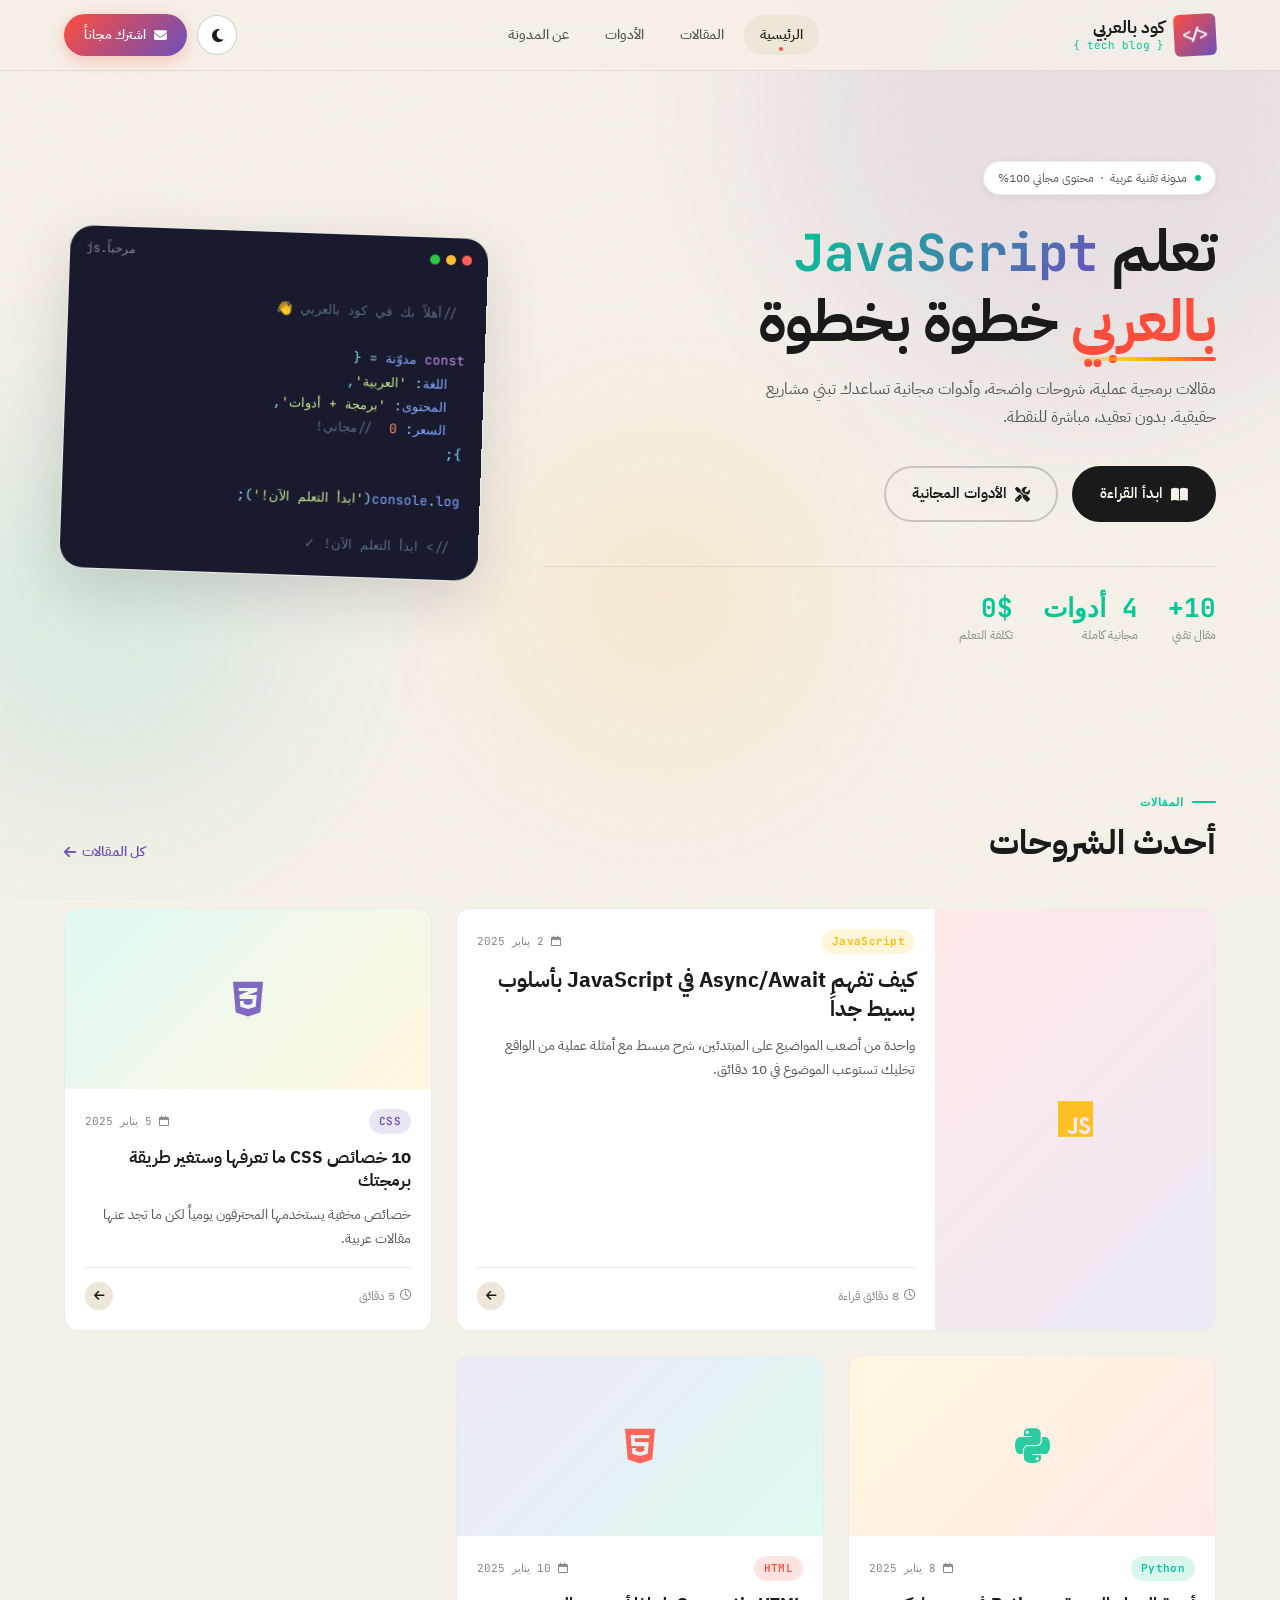
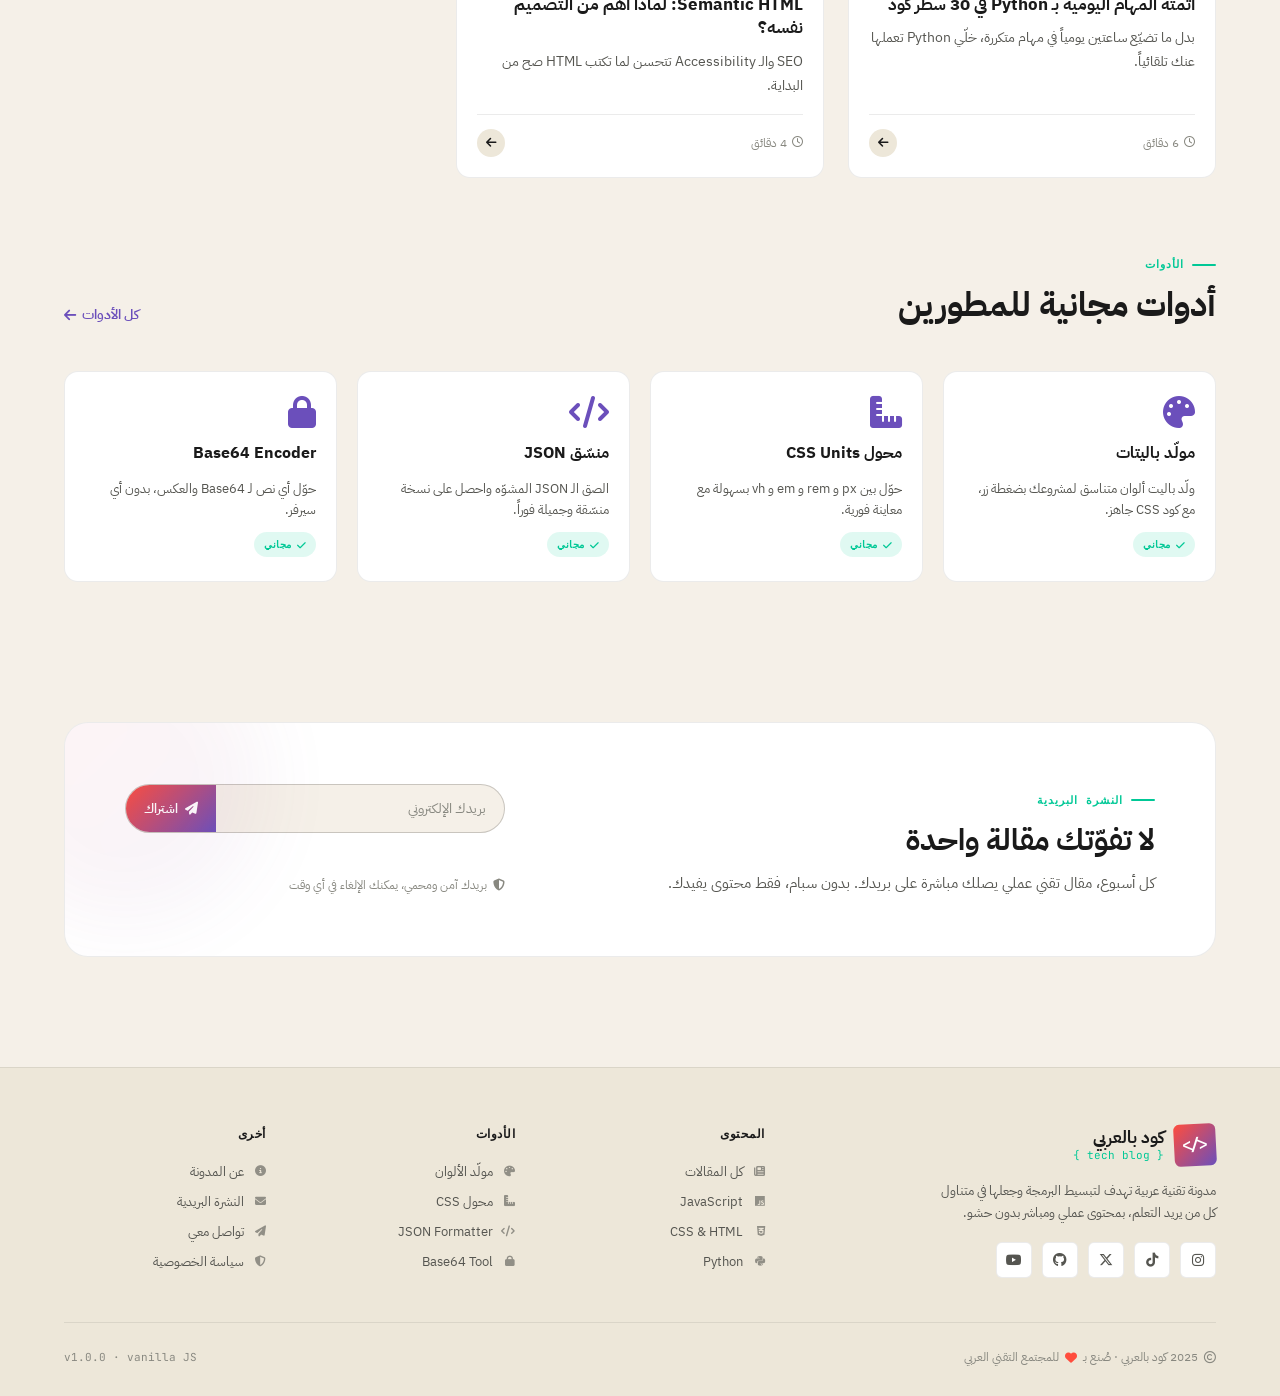
==== index.html @ d5d23e2a "first commit" ====
<!DOCTYPE html>
<html lang="ar" dir="rtl" data-theme="light">
<head>
  <meta charset="UTF-8" />
  <meta name="viewport" content="width=device-width, initial-scale=1.0" />
  <meta name="description" content="مدونة تقنية عربية تشرح البرمجة بأسلوب بسيط وعملي، مع أدوات مجانية للمطورين" />
  <title>كود بالعربي | مدونة برمجة تقنية</title>
  <link rel="stylesheet" href="css/style.css" />
  <!-- Font Awesome 6 -->
  <link rel="stylesheet" href="https://cdnjs.cloudflare.com/ajax/libs/font-awesome/6.5.1/css/all.min.css" />
  <link rel="icon" href="data:image/svg+xml,<svg xmlns='http://www.w3.org/2000/svg' viewBox='0 0 32 32'><rect width='32' height='32' rx='6' fill='%23FF4D3D'/><text y='22' x='5' font-size='16' fill='white' font-family='monospace' font-weight='bold'>&lt;/&gt;</text></svg>" />
</head>
<body>

  <div class="bg-noise"></div>
  <div class="bg-orbs">
    <div class="orb orb-1"></div>
    <div class="orb orb-2"></div>
    <div class="orb orb-3"></div>
  </div>

  <div class="wrapper">

    <!-- ══ هيدر ══ -->
    <header class="site-header">
      <div class="container">
        <div class="header-inner">

          <a href="index.html" class="logo">
            <div class="logo-mark">&lt;/&gt;</div>
            <div class="logo-text">
              <span class="logo-title">كود بالعربي</span>
              <span class="logo-sub">{ tech blog }</span>
            </div>
          </a>

          <nav class="site-nav">
            <a href="index.html"       class="nav-link active">الرئيسية</a>
            <a href="blog/index.html"  class="nav-link">المقالات</a>
            <a href="tools/index.html" class="nav-link">الأدوات</a>
            <a href="#about"           class="nav-link">عن المدونة</a>
          </nav>

          <div class="header-actions">
            <button class="btn-theme" id="theme-toggle" title="تغيير المظهر">
              <i class="fa-solid fa-moon"></i>
            </button>
            <a href="#newsletter" class="btn-subscribe">
              <i class="fa-solid fa-envelope"></i> اشترك مجاناً
            </a>
          </div>

        </div>
      </div>
    </header>

    <!-- ══ هيرو ══ -->
    <section class="hero">
      <div class="container">
        <div class="hero-inner">

          <div class="hero-content">
            <div class="hero-badge">
              <span class="dot"></span>
              مدونة تقنية عربية &nbsp;·&nbsp; محتوى مجاني 100%
            </div>

            <h1 class="hero-title">
              تعلم
              <span class="code-word" id="typewriter">JavaScript</span>
              <br />
              <span class="highlight">بالعربي</span>
              خطوة بخطوة
            </h1>

            <p class="hero-desc">
              مقالات برمجية عملية، شروحات واضحة، وأدوات مجانية تساعدك تبني مشاريع حقيقية.
              بدون تعقيد، مباشرة للنقطة.
            </p>

            <div class="hero-actions">
              <a href="blog/index.html" class="btn-primary">
                <i class="fa-solid fa-book-open"></i> ابدأ القراءة
              </a>
              <a href="tools/index.html" class="btn-secondary">
                <i class="fa-solid fa-screwdriver-wrench"></i> الأدوات المجانية
              </a>
            </div>

            <div class="hero-stats">
              <div class="stat-item">
                <div class="stat-num"><span data-count="10" data-suffix="+">0+</span></div>
                <div class="stat-label">مقال تقني</div>
              </div>
              <div class="stat-item">
                <div class="stat-num"><span data-count="4" data-suffix=" أدوات">0</span></div>
                <div class="stat-label">مجانية كاملة</div>
              </div>
              <div class="stat-item">
                <div class="stat-num"><span data-count="0" data-suffix="$">0$</span></div>
                <div class="stat-label">تكلفة التعلم</div>
              </div>
            </div>
          </div>

          <!-- بطاقة الكود -->
          <div class="hero-card">
            <div class="card-header">
              <div class="card-dots"><span></span><span></span><span></span></div>
              <span class="card-filename">مرحباً.js</span>
            </div>
            <div class="card-body">
              <div class="code-line"><span class="c-comment">// أهلاً بك في كود بالعربي 👋</span></div>
              <div class="code-line">&nbsp;</div>
              <div class="code-line"><span class="c-keyword">const</span><span class="c-var"> مدوّنة</span><span class="c-op"> = {</span></div>
              <div class="code-line">&nbsp;&nbsp;<span class="c-var">اللغة</span><span class="c-op">: </span><span class="c-string">'العربية'</span><span class="c-op">,</span></div>
              <div class="code-line">&nbsp;&nbsp;<span class="c-var">المحتوى</span><span class="c-op">: </span><span class="c-string">'برمجة + أدوات'</span><span class="c-op">,</span></div>
              <div class="code-line">&nbsp;&nbsp;<span class="c-var">السعر</span><span class="c-op">: </span><span class="c-num">0</span><span class="c-comment"> // مجاني!</span></div>
              <div class="code-line"><span class="c-op">};</span></div>
              <div class="code-line">&nbsp;</div>
              <div class="code-line"><span class="c-func">console</span><span class="c-op">.</span><span class="c-func">log</span><span class="c-op">(</span><span class="c-string">'ابدأ التعلم الآن!'</span><span class="c-op">);</span></div>
              <div class="code-line">&nbsp;</div>
              <div class="code-line"><span class="c-comment">// &gt; ابدأ التعلم الآن! ✓</span></div>
            </div>
          </div>

        </div>
      </div>
    </section>

    <!-- ══ مقالات ══ -->
    <section class="section">
      <div class="container">
        <div class="section-header reveal">
          <div>
            <div class="section-label">المقالات</div>
            <h2 class="section-title">أحدث الشروحات</h2>
          </div>
          <a href="blog/index.html" class="section-link">كل المقالات <i class="fa-solid fa-arrow-left"></i></a>
        </div>

        <div class="articles-grid">

          <a href="blog/article.html" class="article-card featured reveal">
            <div class="card-image">
              <div class="card-image-inner bg-grad-1">
                <i class="fa-brands fa-js card-cat-icon" style="color:#FFB800;"></i>
              </div>
            </div>
            <div class="card-content">
              <div class="card-meta">
                <span class="card-tag tag-js">JavaScript</span>
                <span class="card-date"><i class="fa-regular fa-calendar"></i> 2 يناير 2025</span>
              </div>
              <h3 class="card-title">كيف تفهم Async/Await في JavaScript بأسلوب بسيط جداً</h3>
              <p class="card-desc">واحدة من أصعب المواضيع على المبتدئين، شرح مبسط مع أمثلة عملية من الواقع تخليك تستوعب الموضوع في 10 دقائق.</p>
              <div class="card-footer">
                <span class="card-read"><i class="fa-regular fa-clock"></i> 8 دقائق قراءة</span>
                <span class="card-arrow"><i class="fa-solid fa-arrow-left"></i></span>
              </div>
            </div>
          </a>

          <a href="blog/article1.html" class="article-card reveal">
            <div class="card-image">
              <div class="card-image-inner bg-grad-2">
                <i class="fa-brands fa-css3-alt card-cat-icon" style="color:#6B4FBB;"></i>
              </div>
            </div>
            <div class="card-content">
              <div class="card-meta">
                <span class="card-tag tag-css">CSS</span>
                <span class="card-date"><i class="fa-regular fa-calendar"></i> 5 يناير 2025</span>
              </div>
              <h3 class="card-title">10 خصائص CSS ما تعرفها وستغير طريقة برمجتك</h3>
              <p class="card-desc">خصائص مخفية يستخدمها المحترفون يومياً لكن ما تجد عنها مقالات عربية.</p>
              <div class="card-footer">
                <span class="card-read"><i class="fa-regular fa-clock"></i> 5 دقائق</span>
                <span class="card-arrow"><i class="fa-solid fa-arrow-left"></i></span>
              </div>
            </div>
          </a>

          <a href="blog/article.html" class="article-card reveal">
            <div class="card-image">
              <div class="card-image-inner bg-grad-3">
                <i class="fa-brands fa-python card-cat-icon" style="color:#00C896;"></i>
              </div>
            </div>
            <div class="card-content">
              <div class="card-meta">
                <span class="card-tag tag-python">Python</span>
                <span class="card-date"><i class="fa-regular fa-calendar"></i> 8 يناير 2025</span>
              </div>
              <h3 class="card-title">أتمتة المهام اليومية بـ Python في 30 سطر كود</h3>
              <p class="card-desc">بدل ما تضيّع ساعتين يومياً في مهام متكررة، خلّي Python تعملها عنك تلقائياً.</p>
              <div class="card-footer">
                <span class="card-read"><i class="fa-regular fa-clock"></i> 6 دقائق</span>
                <span class="card-arrow"><i class="fa-solid fa-arrow-left"></i></span>
              </div>
            </div>
          </a>

          <a href="blog/article.html" class="article-card reveal">
            <div class="card-image">
              <div class="card-image-inner bg-grad-4">
                <i class="fa-brands fa-html5 card-cat-icon" style="color:#FF4D3D;"></i>
              </div>
            </div>
            <div class="card-content">
              <div class="card-meta">
                <span class="card-tag tag-html">HTML</span>
                <span class="card-date"><i class="fa-regular fa-calendar"></i> 10 يناير 2025</span>
              </div>
              <h3 class="card-title">Semantic HTML: لماذا أهم من التصميم نفسه؟</h3>
              <p class="card-desc">SEO والـ Accessibility تتحسن لما تكتب HTML صح من البداية.</p>
              <div class="card-footer">
                <span class="card-read"><i class="fa-regular fa-clock"></i> 4 دقائق</span>
                <span class="card-arrow"><i class="fa-solid fa-arrow-left"></i></span>
              </div>
            </div>
          </a>

        </div>
      </div>
    </section>

    <!-- ══ أدوات ══ -->
    <section class="section" style="padding-top:0;">
      <div class="container">
        <div class="section-header reveal">
          <div>
            <div class="section-label">الأدوات</div>
            <h2 class="section-title">أدوات مجانية للمطورين</h2>
          </div>
          <a href="tools/index.html" class="section-link">كل الأدوات <i class="fa-solid fa-arrow-left"></i></a>
        </div>

        <div class="tools-grid">
          <a href="tools/index.html" class="tool-card reveal">
            <i class="fa-solid fa-palette tool-icon"></i>
            <div class="tool-name">مولّد باليتات</div>
            <p class="tool-desc">ولّد باليت ألوان متناسق لمشروعك بضغطة زر، مع كود CSS جاهز.</p>
            <span class="tool-badge"><i class="fa-solid fa-check"></i> مجاني</span>
          </a>
          <a href="tools/index.html" class="tool-card reveal">
            <i class="fa-solid fa-ruler-combined tool-icon"></i>
            <div class="tool-name">محول CSS Units</div>
            <p class="tool-desc">حوّل بين px و rem و em و vh بسهولة مع معاينة فورية.</p>
            <span class="tool-badge"><i class="fa-solid fa-check"></i> مجاني</span>
          </a>
          <a href="tools/index.html" class="tool-card reveal">
            <i class="fa-solid fa-code tool-icon"></i>
            <div class="tool-name">منسّق JSON</div>
            <p class="tool-desc">الصق الـ JSON المشوّه واحصل على نسخة منسّقة وجميلة فوراً.</p>
            <span class="tool-badge"><i class="fa-solid fa-check"></i> مجاني</span>
          </a>
          <a href="tools/index.html" class="tool-card reveal">
            <i class="fa-solid fa-lock tool-icon"></i>
            <div class="tool-name">Base64 Encoder</div>
            <p class="tool-desc">حوّل أي نص لـ Base64 والعكس، بدون أي سيرفر.</p>
            <span class="tool-badge"><i class="fa-solid fa-check"></i> مجاني</span>
          </a>
        </div>
      </div>
    </section>

    <!-- ══ نشرة ══ -->
    <section class="newsletter" id="newsletter">
      <div class="container">
        <div class="newsletter-inner reveal">
          <div>
            <div class="section-label">النشرة البريدية</div>
            <h2 class="newsletter-title">لا تفوّتك مقالة واحدة</h2>
            <p class="newsletter-desc">كل أسبوع، مقال تقني عملي يصلك مباشرة على بريدك. بدون سبام، فقط محتوى يفيدك.</p>
          </div>
          <div>
            <form class="newsletter-form" action="https://formspree.io/f/xlgaengp" method="POST">
              <div class="input-group">
                <input type="email" name="email" placeholder="بريدك الإلكتروني" required />
                <button type="submit">
                  <i class="fa-solid fa-paper-plane"></i> اشتراك
                </button>
              </div>
              <p class="nl-message"></p>
              <p class="newsletter-note">
                <i class="fa-solid fa-shield-halved"></i>
                بريدك آمن ومحمي، يمكنك الإلغاء في أي وقت
              </p>
            </form>
          </div>
        </div>
      </div>
    </section>

    <!-- ══ فوتر ══ -->
    <footer class="site-footer" id="about">
      <div class="container">
        <div class="footer-grid">

          <div class="footer-about">
            <a href="index.html" class="logo">
              <div class="logo-mark">&lt;/&gt;</div>
              <div class="logo-text">
                <span class="logo-title">كود بالعربي</span>
                <span class="logo-sub">{ tech blog }</span>
              </div>
            </a>
            <p>مدونة تقنية عربية تهدف لتبسيط البرمجة وجعلها في متناول كل من يريد التعلم، بمحتوى عملي ومباشر بدون حشو.</p>
            <div class="social-links">
              <a href="#" class="social-btn" title="Instagram"><i class="fa-brands fa-instagram"></i></a>
              <a href="#" class="social-btn" title="TikTok"><i class="fa-brands fa-tiktok"></i></a>
              <a href="#" class="social-btn" title="Twitter/X"><i class="fa-brands fa-x-twitter"></i></a>
              <a href="#" class="social-btn" title="GitHub"><i class="fa-brands fa-github"></i></a>
              <a href="#" class="social-btn" title="YouTube"><i class="fa-brands fa-youtube"></i></a>
            </div>
          </div>

          <div class="footer-col">
            <h4>المحتوى</h4>
            <ul class="footer-links">
              <li><a href="blog/index.html"><i class="fa-solid fa-newspaper"></i> كل المقالات</a></li>
              <li><a href="blog/index.html"><i class="fa-brands fa-js"></i> JavaScript</a></li>
              <li><a href="blog/index.html"><i class="fa-brands fa-css3-alt"></i> CSS & HTML</a></li>
              <li><a href="blog/index.html"><i class="fa-brands fa-python"></i> Python</a></li>
            </ul>
          </div>

          <div class="footer-col">
            <h4>الأدوات</h4>
            <ul class="footer-links">
              <li><a href="tools/index.html"><i class="fa-solid fa-palette"></i> مولّد الألوان</a></li>
              <li><a href="tools/index.html"><i class="fa-solid fa-ruler-combined"></i> محول CSS</a></li>
              <li><a href="tools/index.html"><i class="fa-solid fa-code"></i> JSON Formatter</a></li>
              <li><a href="tools/index.html"><i class="fa-solid fa-lock"></i> Base64 Tool</a></li>
            </ul>
          </div>

          <div class="footer-col">
            <h4>أخرى</h4>
            <ul class="footer-links">
              <li><a href="#about"><i class="fa-solid fa-circle-info"></i> عن المدونة</a></li>
              <li><a href="#newsletter"><i class="fa-solid fa-envelope"></i> النشرة البريدية</a></li>
              <li><a href="mailto:hi@kodbalArabi.com"><i class="fa-solid fa-paper-plane"></i> تواصل معي</a></li>
              <li><a href="#"><i class="fa-solid fa-shield-halved"></i> سياسة الخصوصية</a></li>
            </ul>
          </div>

        </div>

        <div class="footer-bottom">
          <p class="footer-copy">
            <i class="fa-regular fa-copyright"></i>
            2025 كود بالعربي · صُنع بـ <i class="fa-solid fa-heart" style="color:var(--accent-1);"></i> للمجتمع التقني العربي
          </p>
          <span class="footer-mono">v1.0.0 · vanilla JS</span>
        </div>
      </div>
    </footer>

  </div>

  <script src="js/main.js"></script>
</body>
</html>
---- css/style.css ----
/* ===================================
   مدونة تقنية عربية - نظام التصميم
   =================================== */

@import url('https://fonts.googleapis.com/css2?family=IBM+Plex+Sans+Arabic:wght@300;400;500;600;700&family=JetBrains+Mono:wght@400;600&display=swap');

/* ── المتغيرات ─────────────────────── */
:root {
  --bg-primary:    #F5F0E8;
  --bg-secondary:  #EDE7D9;
  --bg-card:       #FFFFFF;
  --bg-code:       #1A1A2E;

  --text-primary:  #1A1A1A;
  --text-secondary:#555550;
  --text-muted:    #888880;
  --text-code:     #E8F4FD;

  --accent-1: #FF4D3D;
  --accent-2: #00C896;
  --accent-3: #FFB800;
  --accent-4: #6B4FBB;

  --border:        rgba(0,0,0,0.08);
  --border-strong: rgba(0,0,0,0.18);
  --shadow-sm: 0 2px 8px rgba(0,0,0,0.06);
  --shadow-md: 0 8px 32px rgba(0,0,0,0.10);
  --shadow-lg: 0 20px 60px rgba(0,0,0,0.14);

  --radius-sm: 6px;
  --radius-md: 14px;
  --radius-lg: 24px;
  --radius-xl: 40px;

  --font-ar:   'IBM Plex Sans Arabic', sans-serif;
  --font-mono: 'JetBrains Mono', monospace;
  --transition: 0.3s cubic-bezier(0.4,0,0.2,1);
  --transition-slow: 0.6s cubic-bezier(0.4,0,0.2,1);
}

[data-theme="dark"] {
  --bg-primary:    #0D0D14;
  --bg-secondary:  #13131E;
  --bg-card:       #18182A;
  --bg-code:       #0A0A14;
  --text-primary:  #F0EDE8;
  --text-secondary:#A8A5A0;
  --text-muted:    #666660;
  --accent-1: #FF6B5B;
  --accent-2: #00E5A8;
  --accent-3: #FFD040;
  --accent-4: #9B7FE8;
  --border:        rgba(255,255,255,0.07);
  --border-strong: rgba(255,255,255,0.14);
  --shadow-sm: 0 2px 8px rgba(0,0,0,0.3);
  --shadow-md: 0 8px 32px rgba(0,0,0,0.4);
  --shadow-lg: 0 20px 60px rgba(0,0,0,0.6);
}

/* ── أساسيات ─────────────────────── */
*,*::before,*::after { box-sizing:border-box; margin:0; padding:0; }
html { scroll-behavior:smooth; }
body {
  font-family: var(--font-ar);
  background: var(--bg-primary);
  color: var(--text-primary);
  direction: rtl; text-align: right;
  line-height: 1.7;
  transition: background var(--transition-slow), color var(--transition-slow);
  overflow-x: hidden;
}

/* ── خلفية ─────────────────────── */
.bg-noise {
  position:fixed; inset:0; pointer-events:none; z-index:0; opacity:0.3;
  background-image:url("data:image/svg+xml,%3Csvg viewBox='0 0 256 256' xmlns='http://www.w3.org/2000/svg'%3E%3Cfilter id='n'%3E%3CfeTurbulence type='fractalNoise' baseFrequency='0.9' numOctaves='4' stitchTiles='stitch'/%3E%3C/filter%3E%3Crect width='100%25' height='100%25' filter='url(%23n)' opacity='0.04'/%3E%3C/svg%3E");
}
.bg-orbs { position:fixed; inset:0; pointer-events:none; z-index:0; overflow:hidden; }
.orb { position:absolute; border-radius:50%; filter:blur(80px); opacity:0.10; animation:orbFloat 20s ease-in-out infinite; }
[data-theme="dark"] .orb { opacity:0.16; }
.orb-1 { width:600px;height:600px; background:var(--accent-4); top:-200px;right:-100px; animation-delay:0s; }
.orb-2 { width:400px;height:400px; background:var(--accent-2); bottom:10%;left:-100px; animation-delay:-7s; }
.orb-3 { width:300px;height:300px; background:var(--accent-3); top:50%;left:40%; animation-delay:-14s; }
@keyframes orbFloat {
  0%,100%{ transform:translate(0,0) scale(1); }
  33%{ transform:translate(40px,-30px) scale(1.05); }
  66%{ transform:translate(-20px,20px) scale(0.95); }
}

/* ── هيكل ─────────────────────── */
.wrapper { position:relative; z-index:1; min-height:100vh; }
.container { max-width:1200px; margin:0 auto; padding:0 24px; }
.container--narrow { max-width:780px; margin:0 auto; padding:0 24px; }

/* ── الهيدر ─────────────────────── */
.site-header {
  position:sticky; top:0; z-index:100; padding:14px 0;
  backdrop-filter:blur(20px); -webkit-backdrop-filter:blur(20px);
  background:rgba(245,240,232,0.88);
  border-bottom:1px solid var(--border);
  transition:background var(--transition-slow);
}
[data-theme="dark"] .site-header { background:rgba(13,13,20,0.88); }

.header-inner { display:flex; align-items:center; justify-content:space-between; gap:20px; }

/* شعار */
.logo { display:flex; align-items:center; gap:10px; text-decoration:none; flex-shrink:0; }
.logo-mark {
  width:42px; height:42px;
  background:linear-gradient(135deg,var(--accent-1),var(--accent-4));
  border-radius:var(--radius-sm);
  display:flex; align-items:center; justify-content:center;
  font-family:var(--font-mono); font-size:16px; font-weight:700; color:#fff;
  transform:rotate(-3deg); transition:transform var(--transition);
}
.logo:hover .logo-mark { transform:rotate(0deg) scale(1.05); }
.logo-text { display:flex; flex-direction:column; line-height:1.2; }
.logo-title { font-size:17px; font-weight:700; color:var(--text-primary); transition:color var(--transition-slow); }
.logo-sub { font-size:11px; font-family:var(--font-mono); color:var(--accent-2); }

/* ناف */
.site-nav { display:flex; align-items:center; gap:4px; }
.nav-link {
  padding:8px 16px; border-radius:var(--radius-xl); text-decoration:none;
  font-size:14px; font-weight:500; color:var(--text-secondary);
  transition:all var(--transition); position:relative;
}
.nav-link:hover,.nav-link.active { color:var(--text-primary); background:var(--bg-secondary); }
.nav-link.active::after {
  content:''; position:absolute; bottom:4px; left:50%; transform:translateX(-50%);
  width:4px; height:4px; border-radius:50%; background:var(--accent-1);
}

/* أكشن */
.header-actions { display:flex; align-items:center; gap:10px; }
.btn-theme {
  width:40px; height:40px; border-radius:50%;
  border:1px solid var(--border-strong); background:var(--bg-card);
  cursor:pointer; display:flex; align-items:center; justify-content:center;
  font-size:15px; transition:all var(--transition); color:var(--text-primary);
}
.btn-theme:hover { transform:scale(1.1); border-color:var(--accent-3); box-shadow:0 0 0 3px rgba(255,184,0,0.15); }

.btn-subscribe {
  display:inline-flex; align-items:center; gap:8px;
  padding:10px 20px; border-radius:var(--radius-xl);
  background:linear-gradient(135deg,var(--accent-1),var(--accent-4));
  color:#fff; font-size:13px; font-weight:600; font-family:var(--font-ar);
  border:none; cursor:pointer; text-decoration:none;
  transition:all var(--transition); white-space:nowrap;
  box-shadow:0 4px 15px rgba(255,77,61,0.3);
}
.btn-subscribe:hover { transform:translateY(-2px); box-shadow:0 8px 25px rgba(255,77,61,0.4); }

/* ── هيرو ─────────────────────── */
.hero { padding:90px 0 70px; overflow:hidden; }
.hero-inner { display:grid; grid-template-columns:1fr 420px; gap:60px; align-items:center; }

.hero-badge {
  display:inline-flex; align-items:center; gap:8px;
  padding:6px 14px; border-radius:var(--radius-xl);
  background:var(--bg-card); border:1px solid var(--border);
  font-size:12px; color:var(--text-secondary); margin-bottom:22px;
  box-shadow:var(--shadow-sm);
}
.hero-badge .dot {
  width:6px; height:6px; border-radius:50%; background:var(--accent-2);
  animation:pulse 2s ease-in-out infinite;
}
@keyframes pulse { 0%,100%{opacity:1;transform:scale(1);} 50%{opacity:0.5;transform:scale(0.7);} }

.hero-title { font-size:clamp(34px,5vw,58px); font-weight:700; line-height:1.2; margin-bottom:18px; letter-spacing:-0.5px; }
.hero-title .highlight { position:relative; color:var(--accent-1); display:inline-block; }
.hero-title .highlight::after {
  content:''; position:absolute; bottom:-4px; right:0; left:0; height:4px;
  background:linear-gradient(90deg,transparent,var(--accent-3),var(--accent-1));
  border-radius:2px; animation:underlineGrow 1s ease forwards 0.5s;
  transform-origin:right; transform:scaleX(0);
}
@keyframes underlineGrow { to{transform:scaleX(1);} }
.hero-title .code-word {
  font-family:var(--font-mono);
  background:linear-gradient(135deg,var(--accent-2),var(--accent-4));
  -webkit-background-clip:text; -webkit-text-fill-color:transparent; background-clip:text;
  font-size:0.88em;
}
.hero-desc { font-size:16px; color:var(--text-secondary); max-width:480px; margin-bottom:34px; line-height:1.8; }

.hero-actions { display:flex; gap:14px; align-items:center; flex-wrap:wrap; }
.btn-primary {
  display:inline-flex; align-items:center; gap:8px; padding:13px 26px;
  border-radius:var(--radius-xl); background:var(--text-primary); color:var(--bg-primary);
  font-size:15px; font-weight:600; font-family:var(--font-ar); text-decoration:none;
  transition:all var(--transition); border:2px solid var(--text-primary);
}
.btn-primary:hover { transform:translateY(-3px); box-shadow:var(--shadow-md); }
.btn-secondary {
  display:inline-flex; align-items:center; gap:8px; padding:13px 26px;
  border-radius:var(--radius-xl); background:transparent; color:var(--text-primary);
  font-size:15px; font-weight:600; font-family:var(--font-ar); text-decoration:none;
  transition:all var(--transition); border:2px solid var(--border-strong);
}
.btn-secondary:hover { background:var(--bg-card); transform:translateY(-3px); box-shadow:var(--shadow-md); }

.hero-stats { display:flex; gap:30px; margin-top:44px; padding-top:28px; border-top:1px solid var(--border); }
.stat-num { font-size:26px; font-weight:700; font-family:var(--font-mono); line-height:1; }
.stat-num span { color:var(--accent-2); }
.stat-label { font-size:12px; color:var(--text-muted); margin-top:4px; }

/* بطاقة كود الهيرو */
.hero-card {
  background:var(--bg-card); border:1px solid var(--border);
  border-radius:var(--radius-lg); overflow:hidden; box-shadow:var(--shadow-lg);
  transform:rotate(2deg); transition:transform var(--transition);
}
.hero-card:hover { transform:rotate(0deg); }
.card-header { background:var(--bg-code); padding:12px 16px; display:flex; align-items:center; gap:8px; }
.card-dots { display:flex; gap:6px; }
.card-dots span { width:10px; height:10px; border-radius:50%; }
.card-dots span:nth-child(1){background:#FF5F57;}
.card-dots span:nth-child(2){background:#FFBD2E;}
.card-dots span:nth-child(3){background:#28CA41;}
.card-filename { font-family:var(--font-mono); font-size:12px; color:#888; margin-right:auto; }
.card-body { padding:20px; background:var(--bg-code); }
.code-line { font-family:var(--font-mono); font-size:13px; line-height:1.8; white-space:nowrap; }
.c-keyword{color:#C792EA;} .c-var{color:#82AAFF;} .c-string{color:#C3E88D;}
.c-comment{color:#546E7A;} .c-num{color:#F78C6C;} .c-func{color:#82AAFF;} .c-op{color:#89DDFF;}

/* ── أقسام عامة ─────────────────────── */
.section { padding:70px 0; }
.section-header { display:flex; align-items:flex-end; justify-content:space-between; margin-bottom:44px; gap:20px; }
.section-label {
  display:inline-flex; align-items:center; gap:8px;
  font-family:var(--font-mono); font-size:11px; font-weight:600;
  color:var(--accent-2); letter-spacing:1px; text-transform:uppercase; margin-bottom:10px;
}
.section-label::before { content:''; width:24px; height:2px; background:var(--accent-2); border-radius:1px; }
.section-title { font-size:clamp(22px,3vw,34px); font-weight:700; line-height:1.25; }
.section-link {
  display:inline-flex; align-items:center; gap:6px; color:var(--accent-4);
  text-decoration:none; font-size:14px; font-weight:600;
  transition:gap var(--transition); white-space:nowrap;
}
.section-link:hover { gap:10px; }

/* ── بطاقات المقالات ─────────────────────── */
.articles-grid { display:grid; grid-template-columns:repeat(3,1fr); gap:24px; }

.article-card {
  background:var(--bg-card); border:1px solid var(--border);
  border-radius:var(--radius-md); overflow:hidden;
  transition:all var(--transition); text-decoration:none;
  display:flex; flex-direction:column; position:relative;
}
.article-card::before {
  content:''; position:absolute; inset:0; border-radius:var(--radius-md); padding:1px;
  background:linear-gradient(135deg,var(--accent-1),var(--accent-4),var(--accent-2));
  -webkit-mask:linear-gradient(#fff 0 0) content-box, linear-gradient(#fff 0 0);
  mask:linear-gradient(#fff 0 0) content-box, linear-gradient(#fff 0 0);
  -webkit-mask-composite:xor; mask-composite:exclude;
  opacity:0; transition:opacity var(--transition);
}
.article-card:hover::before { opacity:1; }
.article-card:hover { transform:translateY(-6px); box-shadow:var(--shadow-lg); border-color:transparent; }
.article-card.featured { grid-column:span 2; flex-direction:row; }

.card-image { position:relative; overflow:hidden; }
.article-card.featured .card-image { width:280px; flex-shrink:0; }
.card-image-inner {
  height:180px; display:flex; align-items:center; justify-content:center;
  font-size:44px; position:relative; overflow:hidden;
}
.article-card.featured .card-image-inner { height:100%; min-height:220px; }
.bg-grad-1 { background:linear-gradient(135deg,rgba(255,77,61,0.12),rgba(107,79,187,0.12)); }
.bg-grad-2 { background:linear-gradient(135deg,rgba(0,200,150,0.12),rgba(255,184,0,0.12)); }
.bg-grad-3 { background:linear-gradient(135deg,rgba(255,184,0,0.12),rgba(255,77,61,0.12)); }
.bg-grad-4 { background:linear-gradient(135deg,rgba(107,79,187,0.12),rgba(0,200,150,0.12)); }

/* أيقونة الفئة في البطاقة */
.card-cat-icon { font-size:40px; opacity:0.85; }

.card-content { padding:20px; flex:1; display:flex; flex-direction:column; }
.card-meta { display:flex; align-items:center; gap:10px; margin-bottom:12px; flex-wrap:wrap; }
.card-tag {
  padding:3px 10px; border-radius:var(--radius-xl);
  font-size:11px; font-weight:600; font-family:var(--font-mono); letter-spacing:0.3px;
}
.tag-js     { background:rgba(255,184,0,0.15); color:var(--accent-3); }
.tag-css    { background:rgba(107,79,187,0.15); color:var(--accent-4); }
.tag-html   { background:rgba(255,77,61,0.15);  color:var(--accent-1); }
.tag-python { background:rgba(0,200,150,0.15);  color:var(--accent-2); }
.tag-tools  { background:rgba(107,79,187,0.15); color:var(--accent-4); }
.card-date  { font-size:11px; color:var(--text-muted); font-family:var(--font-mono); margin-right:auto; }

.card-title { font-size:17px; font-weight:700; line-height:1.4; color:var(--text-primary); margin-bottom:10px; transition:color var(--transition); }
.article-card:hover .card-title { color:var(--accent-1); }
.article-card.featured .card-title { font-size:21px; }

.card-desc { font-size:14px; color:var(--text-secondary); line-height:1.7; flex:1; margin-bottom:16px; }
.card-footer { display:flex; align-items:center; justify-content:space-between; padding-top:14px; border-top:1px solid var(--border); }
.card-read { font-size:12px; color:var(--text-muted); display:flex; align-items:center; gap:5px; }
.card-read i { font-size:11px; }
.card-arrow {
  width:28px; height:28px; border-radius:50%; background:var(--bg-secondary);
  display:flex; align-items:center; justify-content:center; font-size:12px;
  transition:all var(--transition); color:var(--text-primary);
}
.article-card:hover .card-arrow { background:var(--accent-1); color:#fff; transform:translateX(-4px); }

/* ── الأدوات ─────────────────────── */
.tools-grid { display:grid; grid-template-columns:repeat(4,1fr); gap:20px; }
.tool-card {
  background:var(--bg-card); border:1px solid var(--border);
  border-radius:var(--radius-md); padding:24px 20px;
  text-decoration:none; transition:all var(--transition);
  display:flex; flex-direction:column; gap:12px; position:relative; overflow:hidden;
}
.tool-card::after {
  content:''; position:absolute; bottom:0; right:0; left:0; height:3px;
  background:linear-gradient(90deg,var(--accent-2),var(--accent-4));
  transform:scaleX(0); transition:transform var(--transition); transform-origin:right;
}
.tool-card:hover::after { transform:scaleX(1); }
.tool-card:hover { transform:translateY(-4px); box-shadow:var(--shadow-md); }
.tool-icon { font-size:32px; color:var(--accent-4); line-height:1; }
.tool-name { font-size:16px; font-weight:700; color:var(--text-primary); }
.tool-desc { font-size:13px; color:var(--text-secondary); line-height:1.6; flex:1; }
.tool-badge {
  display:inline-flex; align-items:center; gap:5px; padding:4px 10px;
  border-radius:var(--radius-xl); font-size:10px; font-weight:700;
  font-family:var(--font-mono); background:rgba(0,200,150,0.12); color:var(--accent-2);
  letter-spacing:0.5px; width:fit-content;
}

/* ── النشرة البريدية ─────────────────────── */
.newsletter { padding:70px 0; }
.newsletter-inner {
  background:var(--bg-card); border:1px solid var(--border); border-radius:var(--radius-lg);
  padding:60px; display:grid; grid-template-columns:1fr 380px; gap:60px;
  align-items:center; position:relative; overflow:hidden;
}
.newsletter-inner::before {
  content:''; position:absolute; top:-80px; left:-80px; width:280px; height:280px;
  border-radius:50%; background:linear-gradient(135deg,var(--accent-1),var(--accent-4));
  opacity:0.06; filter:blur(40px);
}
.newsletter-title { font-size:30px; font-weight:700; margin-bottom:12px; line-height:1.3; }
.newsletter-desc { color:var(--text-secondary); font-size:15px; line-height:1.7; }

.newsletter-form { display:flex; flex-direction:column; gap:12px; }
.input-group {
  display:flex; border:1px solid var(--border-strong); border-radius:var(--radius-xl);
  overflow:hidden; background:var(--bg-primary);
  transition:border-color var(--transition), box-shadow var(--transition);
}
.input-group:focus-within { border-color:var(--accent-4); box-shadow:0 0 0 3px rgba(107,79,187,0.15); }
.input-group input {
  flex:1; padding:13px 18px; background:transparent; border:none; outline:none;
  font-family:var(--font-ar); font-size:14px; color:var(--text-primary);
  direction:rtl; min-width:0;
}
.input-group input::placeholder { color:var(--text-muted); }
.input-group button {
  display:inline-flex; align-items:center; gap:7px;
  padding:13px 18px; background:linear-gradient(135deg,var(--accent-1),var(--accent-4));
  color:#fff; border:none; font-family:var(--font-ar); font-size:13px; font-weight:600;
  cursor:pointer; white-space:nowrap; transition:opacity var(--transition); flex-shrink:0;
}
.input-group button:hover { opacity:0.9; }
.input-group button:disabled { opacity:0.7; cursor:not-allowed; }
.newsletter-note { font-size:12px; color:var(--text-muted); display:flex; align-items:center; gap:6px; }
.nl-message { font-size:13px; font-weight:600; min-height:18px; }

/* ── فوتر ─────────────────────── */
.site-footer { background:var(--bg-secondary); border-top:1px solid var(--border); padding:56px 0 28px; margin-top:40px; }
.footer-grid { display:grid; grid-template-columns:2fr 1fr 1fr 1fr; gap:48px; margin-bottom:44px; }
.footer-about p { font-size:13px; color:var(--text-secondary); line-height:1.7; max-width:280px; margin-top:14px; }
.footer-col h4 { font-size:12px; font-weight:700; color:var(--text-primary); margin-bottom:16px; font-family:var(--font-mono); letter-spacing:0.5px; text-transform:uppercase; }
.footer-links { list-style:none; display:flex; flex-direction:column; gap:8px; }
.footer-links a {
  font-size:13px; color:var(--text-secondary); text-decoration:none;
  display:flex; align-items:center; gap:8px; transition:color var(--transition);
}
.footer-links a i { font-size:11px; opacity:0.6; width:14px; }
.footer-links a:hover { color:var(--accent-1); }
.footer-links a:hover i { opacity:1; }

.social-links { display:flex; gap:10px; margin-top:18px; }
.social-btn {
  width:36px; height:36px; border-radius:var(--radius-sm);
  background:var(--bg-card); border:1px solid var(--border);
  display:flex; align-items:center; justify-content:center;
  font-size:14px; text-decoration:none; transition:all var(--transition); color:var(--text-secondary);
}
.social-btn:hover { transform:translateY(-2px); border-color:var(--accent-2); color:var(--accent-2); }

.footer-bottom { display:flex; align-items:center; justify-content:space-between; padding-top:24px; border-top:1px solid var(--border); }
.footer-copy { font-size:12px; color:var(--text-muted); display:flex; align-items:center; gap:6px; }
.footer-mono { font-family:var(--font-mono); font-size:11px; color:var(--text-muted); }

/* ── Reveal Animation ─────────────────────── */
.reveal { opacity:0; transform:translateY(28px); transition:opacity 0.7s ease, transform 0.7s ease; }
.reveal.visible { opacity:1; transform:translateY(0); }

/* ── Hero load animation ─────────────────────── */
@keyframes fadeIn { from{opacity:0;transform:translateY(20px);} to{opacity:1;transform:translateY(0);} }
.hero-content > * { animation:fadeIn 0.7s ease forwards; opacity:0; }
.hero-badge{animation-delay:0.1s;} .hero-title{animation-delay:0.2s;}
.hero-desc{animation-delay:0.3s;} .hero-actions{animation-delay:0.4s;} .hero-stats{animation-delay:0.5s;}

/* ── Responsive ─────────────────────── */
@media(max-width:1024px){
  .articles-grid{grid-template-columns:repeat(2,1fr);}
  .article-card.featured{grid-column:span 2;}
  .tools-grid{grid-template-columns:repeat(2,1fr);}
  .footer-grid{grid-template-columns:1fr 1fr;}
  .hero-inner{grid-template-columns:1fr;}
  .hero-card{display:none;}
  .newsletter-inner{grid-template-columns:1fr;}
}
@media(max-width:768px){
  .site-nav{display:none;}
  .articles-grid{grid-template-columns:1fr;}
  .article-card.featured{grid-column:span 1;flex-direction:column;}
  .article-card.featured .card-image{width:100%;}
  .article-card.featured .card-image-inner{min-height:160px;}
  .tools-grid{grid-template-columns:1fr 1fr;}
  .footer-grid{grid-template-columns:1fr;gap:28px;}
  .newsletter-inner{padding:32px 22px;}
  .hero{padding:56px 0 36px;}
  .hero-stats{gap:20px;}
}
@media(max-width:480px){
  .tools-grid{grid-template-columns:1fr;}
  .hero-title{font-size:30px;}
}

/* ── Scrollbar & Selection ─────────────────────── */
::-webkit-scrollbar{width:6px;}
::-webkit-scrollbar-track{background:var(--bg-primary);}
::-webkit-scrollbar-thumb{background:var(--border-strong);border-radius:3px;}
::-webkit-scrollbar-thumb:hover{background:var(--text-muted);}
::selection{background:rgba(107,79,187,0.22);color:var(--text-primary);}
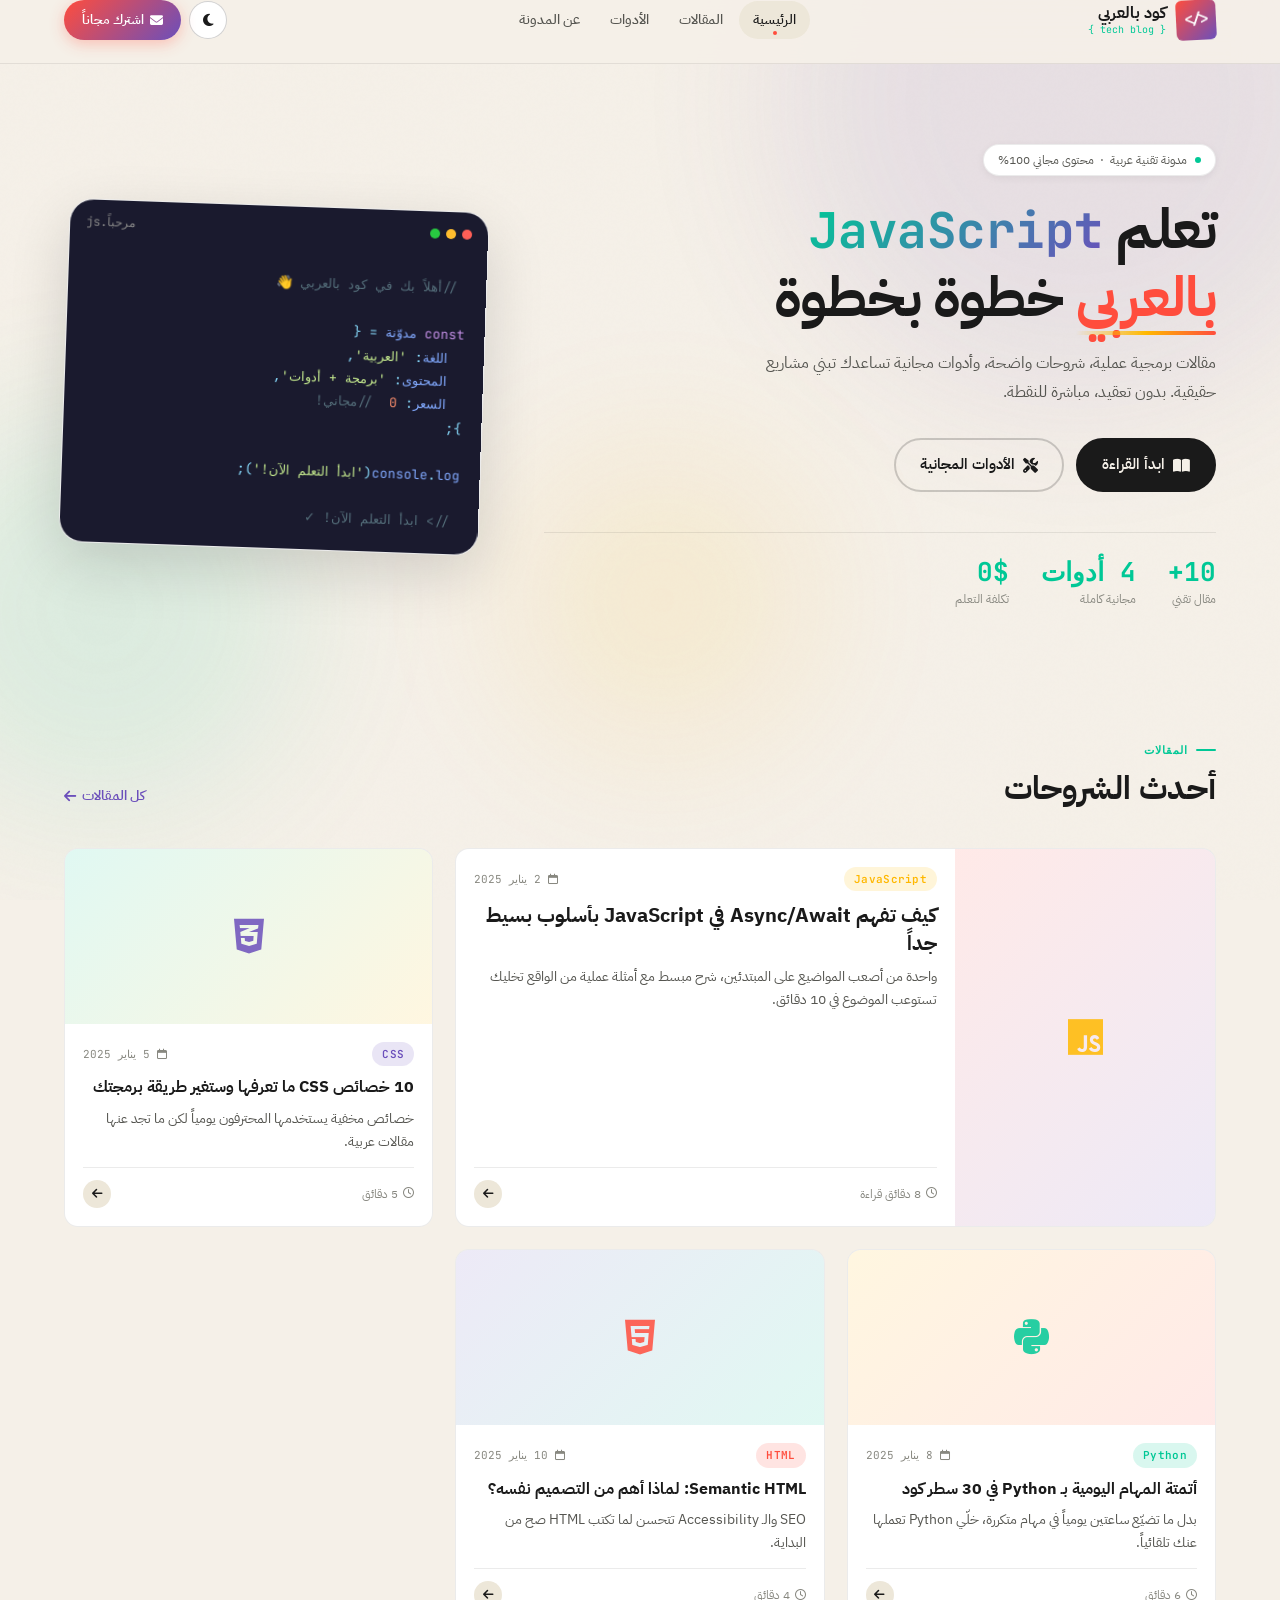
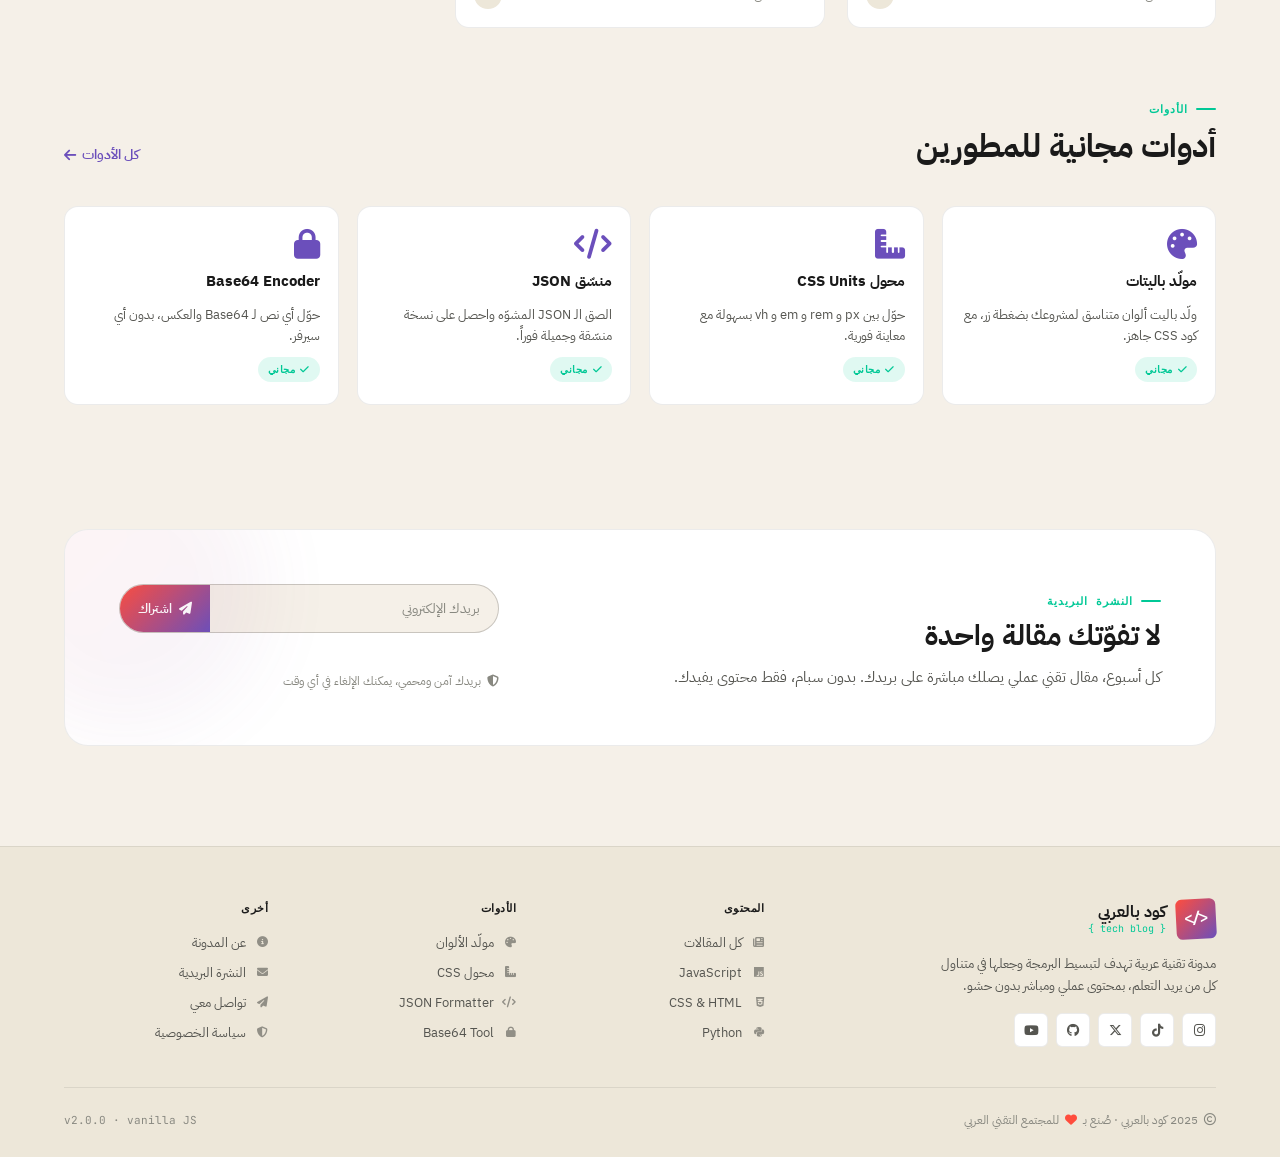
==== commit fc012ef3: "update" ====
--- a/index.html
+++ b/index.html
@@ -6,7 +6,6 @@
   <meta name="description" content="مدونة تقنية عربية تشرح البرمجة بأسلوب بسيط وعملي، مع أدوات مجانية للمطورين" />
   <title>كود بالعربي | مدونة برمجة تقنية</title>
   <link rel="stylesheet" href="css/style.css" />
-  <!-- Font Awesome 6 -->
   <link rel="stylesheet" href="https://cdnjs.cloudflare.com/ajax/libs/font-awesome/6.5.1/css/all.min.css" />
   <link rel="icon" href="data:image/svg+xml,<svg xmlns='http://www.w3.org/2000/svg' viewBox='0 0 32 32'><rect width='32' height='32' rx='6' fill='%23FF4D3D'/><text y='22' x='5' font-size='16' fill='white' font-family='monospace' font-weight='bold'>&lt;/&gt;</text></svg>" />
 </head>
@@ -48,11 +47,30 @@
             <a href="#newsletter" class="btn-subscribe">
               <i class="fa-solid fa-envelope"></i> اشترك مجاناً
             </a>
+            <button class="menu-toggle" id="menu-toggle" aria-label="القائمة" aria-expanded="false">
+              <span></span><span></span><span></span>
+            </button>
           </div>
 
         </div>
       </div>
     </header>
+
+    <!-- ══ موبايل ناف ══ -->
+    <nav class="mobile-nav" id="mobile-nav">
+      <a href="index.html"       class="nav-link active">الرئيسية</a>
+      <a href="blog/index.html"  class="nav-link">المقالات</a>
+      <a href="tools/index.html" class="nav-link">الأدوات</a>
+      <a href="#about"           class="nav-link">عن المدونة</a>
+      <div class="mobile-nav-footer">
+        <button class="btn-theme" id="mobile-theme-toggle" title="تغيير المظهر">
+          <i class="fa-solid fa-moon"></i>
+        </button>
+        <a href="#newsletter" class="btn-subscribe">
+          <i class="fa-solid fa-envelope"></i> اشترك مجاناً
+        </a>
+      </div>
+    </nav>
 
     <!-- ══ هيرو ══ -->
     <section class="hero">
@@ -353,7 +371,7 @@
             <i class="fa-regular fa-copyright"></i>
             2025 كود بالعربي · صُنع بـ <i class="fa-solid fa-heart" style="color:var(--accent-1);"></i> للمجتمع التقني العربي
           </p>
-          <span class="footer-mono">v1.0.0 · vanilla JS</span>
+          <span class="footer-mono">v2.0.0 · vanilla JS</span>
         </div>
       </div>
     </footer>
--- a/css/style.css
+++ b/css/style.css
@@ -1,10 +1,11 @@
 /* ===================================
-   مدونة تقنية عربية - نظام التصميم
+   كود بالعربي — نظام التصميم v2.0
+   Responsive · Modern · RTL-First
    =================================== */
 
 @import url('https://fonts.googleapis.com/css2?family=IBM+Plex+Sans+Arabic:wght@300;400;500;600;700&family=JetBrains+Mono:wght@400;600&display=swap');
 
-/* ── المتغيرات ─────────────────────── */
+/* ══ المتغيرات ══════════════════════ */
 :root {
   --bg-primary:    #F5F0E8;
   --bg-secondary:  #EDE7D9;
@@ -36,6 +37,8 @@
   --font-mono: 'JetBrains Mono', monospace;
   --transition: 0.3s cubic-bezier(0.4,0,0.2,1);
   --transition-slow: 0.6s cubic-bezier(0.4,0,0.2,1);
+
+  --header-h: 64px;
 }
 
 [data-theme="dark"] {
@@ -57,20 +60,24 @@
   --shadow-lg: 0 20px 60px rgba(0,0,0,0.6);
 }
 
-/* ── أساسيات ─────────────────────── */
+/* ══ ريست ══════════════════════════ */
 *,*::before,*::after { box-sizing:border-box; margin:0; padding:0; }
-html { scroll-behavior:smooth; }
+html { scroll-behavior:smooth; font-size:16px; }
 body {
   font-family: var(--font-ar);
   background: var(--bg-primary);
   color: var(--text-primary);
-  direction: rtl; text-align: right;
+  direction: rtl;
+  text-align: right;
   line-height: 1.7;
   transition: background var(--transition-slow), color var(--transition-slow);
   overflow-x: hidden;
-}
-
-/* ── خلفية ─────────────────────── */
+  -webkit-font-smoothing: antialiased;
+}
+img { max-width:100%; display:block; }
+a { color: inherit; }
+
+/* ══ خلفية زخرفية ══════════════════ */
 .bg-noise {
   position:fixed; inset:0; pointer-events:none; z-index:0; opacity:0.3;
   background-image:url("data:image/svg+xml,%3Csvg viewBox='0 0 256 256' xmlns='http://www.w3.org/2000/svg'%3E%3Cfilter id='n'%3E%3CfeTurbulence type='fractalNoise' baseFrequency='0.9' numOctaves='4' stitchTiles='stitch'/%3E%3C/filter%3E%3Crect width='100%25' height='100%25' filter='url(%23n)' opacity='0.04'/%3E%3C/svg%3E");
@@ -78,367 +85,660 @@
 .bg-orbs { position:fixed; inset:0; pointer-events:none; z-index:0; overflow:hidden; }
 .orb { position:absolute; border-radius:50%; filter:blur(80px); opacity:0.10; animation:orbFloat 20s ease-in-out infinite; }
 [data-theme="dark"] .orb { opacity:0.16; }
-.orb-1 { width:600px;height:600px; background:var(--accent-4); top:-200px;right:-100px; animation-delay:0s; }
-.orb-2 { width:400px;height:400px; background:var(--accent-2); bottom:10%;left:-100px; animation-delay:-7s; }
-.orb-3 { width:300px;height:300px; background:var(--accent-3); top:50%;left:40%; animation-delay:-14s; }
+.orb-1 { width:600px; height:600px; background:var(--accent-4); top:-200px; right:-100px; animation-delay:0s; }
+.orb-2 { width:400px; height:400px; background:var(--accent-2); bottom:10%; left:-100px; animation-delay:-7s; }
+.orb-3 { width:300px; height:300px; background:var(--accent-3); top:50%; left:40%; animation-delay:-14s; }
+
 @keyframes orbFloat {
   0%,100%{ transform:translate(0,0) scale(1); }
   33%{ transform:translate(40px,-30px) scale(1.05); }
   66%{ transform:translate(-20px,20px) scale(0.95); }
 }
 
-/* ── هيكل ─────────────────────── */
+/* ══ هيكل الصفحة ════════════════════ */
 .wrapper { position:relative; z-index:1; min-height:100vh; }
-.container { max-width:1200px; margin:0 auto; padding:0 24px; }
-.container--narrow { max-width:780px; margin:0 auto; padding:0 24px; }
-
-/* ── الهيدر ─────────────────────── */
+
+.container {
+  max-width: 1200px;
+  margin: 0 auto;
+  padding: 0 24px;
+}
+.container--narrow {
+  max-width: 780px;
+  margin: 0 auto;
+  padding: 0 24px;
+}
+
+/* ══ الهيدر ══════════════════════════ */
 .site-header {
-  position:sticky; top:0; z-index:100; padding:14px 0;
-  backdrop-filter:blur(20px); -webkit-backdrop-filter:blur(20px);
-  background:rgba(245,240,232,0.88);
-  border-bottom:1px solid var(--border);
-  transition:background var(--transition-slow);
-}
-[data-theme="dark"] .site-header { background:rgba(13,13,20,0.88); }
-
-.header-inner { display:flex; align-items:center; justify-content:space-between; gap:20px; }
-
-/* شعار */
-.logo { display:flex; align-items:center; gap:10px; text-decoration:none; flex-shrink:0; }
+  position: sticky;
+  top: 0;
+  z-index: 100;
+  height: var(--header-h);
+  backdrop-filter: blur(20px);
+  -webkit-backdrop-filter: blur(20px);
+  background: rgba(245,240,232,0.9);
+  border-bottom: 1px solid var(--border);
+  transition: background var(--transition-slow), box-shadow var(--transition);
+}
+[data-theme="dark"] .site-header { background: rgba(13,13,20,0.9); }
+.site-header.scrolled { box-shadow: var(--shadow-md); }
+
+.header-inner {
+  display: flex;
+  align-items: center;
+  justify-content: space-between;
+  gap: 16px;
+  height: 100%;
+}
+
+/* الشعار */
+.logo {
+  display: flex;
+  align-items: center;
+  gap: 10px;
+  text-decoration: none;
+  flex-shrink: 0;
+}
 .logo-mark {
-  width:42px; height:42px;
-  background:linear-gradient(135deg,var(--accent-1),var(--accent-4));
-  border-radius:var(--radius-sm);
-  display:flex; align-items:center; justify-content:center;
-  font-family:var(--font-mono); font-size:16px; font-weight:700; color:#fff;
-  transform:rotate(-3deg); transition:transform var(--transition);
-}
-.logo:hover .logo-mark { transform:rotate(0deg) scale(1.05); }
-.logo-text { display:flex; flex-direction:column; line-height:1.2; }
-.logo-title { font-size:17px; font-weight:700; color:var(--text-primary); transition:color var(--transition-slow); }
-.logo-sub { font-size:11px; font-family:var(--font-mono); color:var(--accent-2); }
-
-/* ناف */
-.site-nav { display:flex; align-items:center; gap:4px; }
+  width: 40px; height: 40px;
+  background: linear-gradient(135deg, var(--accent-1), var(--accent-4));
+  border-radius: var(--radius-sm);
+  display: flex; align-items: center; justify-content: center;
+  font-family: var(--font-mono); font-size: 15px; font-weight: 700; color: #fff;
+  transform: rotate(-3deg);
+  transition: transform var(--transition);
+  flex-shrink: 0;
+}
+.logo:hover .logo-mark { transform: rotate(0deg) scale(1.05); }
+.logo-text { display: flex; flex-direction: column; line-height: 1.2; }
+.logo-title { font-size: 16px; font-weight: 700; color: var(--text-primary); transition: color var(--transition-slow); }
+.logo-sub   { font-size: 10px; font-family: var(--font-mono); color: var(--accent-2); }
+
+/* الناف */
+.site-nav { display: flex; align-items: center; gap: 2px; }
 .nav-link {
-  padding:8px 16px; border-radius:var(--radius-xl); text-decoration:none;
-  font-size:14px; font-weight:500; color:var(--text-secondary);
-  transition:all var(--transition); position:relative;
-}
-.nav-link:hover,.nav-link.active { color:var(--text-primary); background:var(--bg-secondary); }
+  padding: 7px 14px;
+  border-radius: var(--radius-xl);
+  text-decoration: none;
+  font-size: 14px; font-weight: 500;
+  color: var(--text-secondary);
+  transition: all var(--transition);
+  position: relative;
+  white-space: nowrap;
+}
+.nav-link:hover, .nav-link.active { color: var(--text-primary); background: var(--bg-secondary); }
 .nav-link.active::after {
-  content:''; position:absolute; bottom:4px; left:50%; transform:translateX(-50%);
-  width:4px; height:4px; border-radius:50%; background:var(--accent-1);
-}
-
-/* أكشن */
-.header-actions { display:flex; align-items:center; gap:10px; }
+  content: '';
+  position: absolute; bottom: 4px; left: 50%; transform: translateX(-50%);
+  width: 4px; height: 4px; border-radius: 50%;
+  background: var(--accent-1);
+}
+
+/* أكشنز الهيدر */
+.header-actions { display: flex; align-items: center; gap: 8px; flex-shrink: 0; }
+
 .btn-theme {
-  width:40px; height:40px; border-radius:50%;
-  border:1px solid var(--border-strong); background:var(--bg-card);
-  cursor:pointer; display:flex; align-items:center; justify-content:center;
-  font-size:15px; transition:all var(--transition); color:var(--text-primary);
-}
-.btn-theme:hover { transform:scale(1.1); border-color:var(--accent-3); box-shadow:0 0 0 3px rgba(255,184,0,0.15); }
+  width: 38px; height: 38px; border-radius: 50%;
+  border: 1px solid var(--border-strong);
+  background: var(--bg-card);
+  cursor: pointer;
+  display: flex; align-items: center; justify-content: center;
+  font-size: 14px;
+  transition: all var(--transition);
+  color: var(--text-primary);
+  flex-shrink: 0;
+}
+.btn-theme:hover { transform: scale(1.1); border-color: var(--accent-3); box-shadow: 0 0 0 3px rgba(255,184,0,0.15); }
 
 .btn-subscribe {
-  display:inline-flex; align-items:center; gap:8px;
-  padding:10px 20px; border-radius:var(--radius-xl);
-  background:linear-gradient(135deg,var(--accent-1),var(--accent-4));
-  color:#fff; font-size:13px; font-weight:600; font-family:var(--font-ar);
-  border:none; cursor:pointer; text-decoration:none;
-  transition:all var(--transition); white-space:nowrap;
-  box-shadow:0 4px 15px rgba(255,77,61,0.3);
-}
-.btn-subscribe:hover { transform:translateY(-2px); box-shadow:0 8px 25px rgba(255,77,61,0.4); }
-
-/* ── هيرو ─────────────────────── */
-.hero { padding:90px 0 70px; overflow:hidden; }
-.hero-inner { display:grid; grid-template-columns:1fr 420px; gap:60px; align-items:center; }
+  display: inline-flex; align-items: center; gap: 6px;
+  padding: 9px 18px;
+  border-radius: var(--radius-xl);
+  background: linear-gradient(135deg, var(--accent-1), var(--accent-4));
+  color: #fff;
+  font-size: 13px; font-weight: 600;
+  font-family: var(--font-ar);
+  border: none; cursor: pointer;
+  text-decoration: none;
+  transition: all var(--transition);
+  white-space: nowrap;
+  box-shadow: 0 4px 15px rgba(255,77,61,0.3);
+}
+.btn-subscribe:hover { transform: translateY(-2px); box-shadow: 0 8px 25px rgba(255,77,61,0.4); }
+
+/* موبايل ناف */
+.menu-toggle {
+  display: none;
+  width: 38px; height: 38px;
+  background: var(--bg-card);
+  border: 1px solid var(--border-strong);
+  border-radius: var(--radius-sm);
+  cursor: pointer;
+  flex-direction: column;
+  align-items: center;
+  justify-content: center;
+  gap: 5px;
+  flex-shrink: 0;
+  transition: all var(--transition);
+}
+.menu-toggle span {
+  display: block;
+  width: 18px; height: 2px;
+  background: var(--text-primary);
+  border-radius: 2px;
+  transition: all var(--transition);
+}
+.menu-toggle.active span:nth-child(1) { transform: rotate(45deg) translate(5px, 5px); }
+.menu-toggle.active span:nth-child(2) { opacity: 0; transform: scaleX(0); }
+.menu-toggle.active span:nth-child(3) { transform: rotate(-45deg) translate(5px, -5px); }
+
+/* موبايل ناف درور */
+.mobile-nav {
+  display: none;
+  position: fixed;
+  top: var(--header-h);
+  right: 0; left: 0;
+  background: var(--bg-card);
+  border-bottom: 1px solid var(--border);
+  padding: 16px;
+  z-index: 99;
+  box-shadow: var(--shadow-lg);
+  flex-direction: column;
+  gap: 4px;
+  animation: slideDown 0.2s ease;
+}
+.mobile-nav.open { display: flex; }
+@keyframes slideDown { from{opacity:0;transform:translateY(-10px);} to{opacity:1;transform:translateY(0);} }
+.mobile-nav .nav-link { padding: 12px 16px; font-size: 15px; border-radius: var(--radius-md); }
+.mobile-nav .nav-link:hover { background: var(--bg-secondary); }
+.mobile-nav-footer {
+  margin-top: 8px;
+  padding-top: 12px;
+  border-top: 1px solid var(--border);
+  display: flex;
+  gap: 8px;
+  align-items: center;
+}
+.mobile-nav-footer .btn-subscribe { flex: 1; justify-content: center; }
+
+/* ══ هيرو ════════════════════════════ */
+.hero { padding: 80px 0 60px; overflow: hidden; }
+.hero-inner {
+  display: grid;
+  grid-template-columns: 1fr 420px;
+  gap: 60px;
+  align-items: center;
+}
 
 .hero-badge {
-  display:inline-flex; align-items:center; gap:8px;
-  padding:6px 14px; border-radius:var(--radius-xl);
-  background:var(--bg-card); border:1px solid var(--border);
-  font-size:12px; color:var(--text-secondary); margin-bottom:22px;
-  box-shadow:var(--shadow-sm);
+  display: inline-flex; align-items: center; gap: 8px;
+  padding: 5px 14px;
+  border-radius: var(--radius-xl);
+  background: var(--bg-card);
+  border: 1px solid var(--border);
+  font-size: 12px; color: var(--text-secondary);
+  margin-bottom: 20px;
+  box-shadow: var(--shadow-sm);
 }
 .hero-badge .dot {
-  width:6px; height:6px; border-radius:50%; background:var(--accent-2);
-  animation:pulse 2s ease-in-out infinite;
+  width: 6px; height: 6px; border-radius: 50%;
+  background: var(--accent-2);
+  animation: pulse 2s ease-in-out infinite;
 }
 @keyframes pulse { 0%,100%{opacity:1;transform:scale(1);} 50%{opacity:0.5;transform:scale(0.7);} }
 
-.hero-title { font-size:clamp(34px,5vw,58px); font-weight:700; line-height:1.2; margin-bottom:18px; letter-spacing:-0.5px; }
-.hero-title .highlight { position:relative; color:var(--accent-1); display:inline-block; }
+.hero-title {
+  font-size: clamp(30px, 4.5vw, 56px);
+  font-weight: 700;
+  line-height: 1.2;
+  margin-bottom: 18px;
+  letter-spacing: -0.5px;
+}
+.hero-title .highlight {
+  position: relative;
+  color: var(--accent-1);
+  display: inline-block;
+}
 .hero-title .highlight::after {
-  content:''; position:absolute; bottom:-4px; right:0; left:0; height:4px;
-  background:linear-gradient(90deg,transparent,var(--accent-3),var(--accent-1));
-  border-radius:2px; animation:underlineGrow 1s ease forwards 0.5s;
-  transform-origin:right; transform:scaleX(0);
+  content: '';
+  position: absolute; bottom: -4px; right: 0; left: 0; height: 4px;
+  background: linear-gradient(90deg, transparent, var(--accent-3), var(--accent-1));
+  border-radius: 2px;
+  animation: underlineGrow 1s ease forwards 0.5s;
+  transform-origin: right; transform: scaleX(0);
 }
 @keyframes underlineGrow { to{transform:scaleX(1);} }
+
 .hero-title .code-word {
-  font-family:var(--font-mono);
-  background:linear-gradient(135deg,var(--accent-2),var(--accent-4));
-  -webkit-background-clip:text; -webkit-text-fill-color:transparent; background-clip:text;
-  font-size:0.88em;
-}
-.hero-desc { font-size:16px; color:var(--text-secondary); max-width:480px; margin-bottom:34px; line-height:1.8; }
-
-.hero-actions { display:flex; gap:14px; align-items:center; flex-wrap:wrap; }
+  font-family: var(--font-mono);
+  background: linear-gradient(135deg, var(--accent-2), var(--accent-4));
+  -webkit-background-clip: text;
+  -webkit-text-fill-color: transparent;
+  background-clip: text;
+  font-size: 0.88em;
+}
+
+.hero-desc {
+  font-size: 16px;
+  color: var(--text-secondary);
+  max-width: 480px;
+  margin-bottom: 32px;
+  line-height: 1.8;
+}
+
+.hero-actions { display: flex; gap: 12px; align-items: center; flex-wrap: wrap; }
+
 .btn-primary {
-  display:inline-flex; align-items:center; gap:8px; padding:13px 26px;
-  border-radius:var(--radius-xl); background:var(--text-primary); color:var(--bg-primary);
-  font-size:15px; font-weight:600; font-family:var(--font-ar); text-decoration:none;
-  transition:all var(--transition); border:2px solid var(--text-primary);
-}
-.btn-primary:hover { transform:translateY(-3px); box-shadow:var(--shadow-md); }
+  display: inline-flex; align-items: center; gap: 8px;
+  padding: 12px 24px;
+  border-radius: var(--radius-xl);
+  background: var(--text-primary); color: var(--bg-primary);
+  font-size: 15px; font-weight: 600;
+  font-family: var(--font-ar);
+  text-decoration: none;
+  transition: all var(--transition);
+  border: 2px solid var(--text-primary);
+}
+.btn-primary:hover { transform: translateY(-3px); box-shadow: var(--shadow-md); }
+
 .btn-secondary {
-  display:inline-flex; align-items:center; gap:8px; padding:13px 26px;
-  border-radius:var(--radius-xl); background:transparent; color:var(--text-primary);
-  font-size:15px; font-weight:600; font-family:var(--font-ar); text-decoration:none;
-  transition:all var(--transition); border:2px solid var(--border-strong);
-}
-.btn-secondary:hover { background:var(--bg-card); transform:translateY(-3px); box-shadow:var(--shadow-md); }
-
-.hero-stats { display:flex; gap:30px; margin-top:44px; padding-top:28px; border-top:1px solid var(--border); }
-.stat-num { font-size:26px; font-weight:700; font-family:var(--font-mono); line-height:1; }
-.stat-num span { color:var(--accent-2); }
-.stat-label { font-size:12px; color:var(--text-muted); margin-top:4px; }
+  display: inline-flex; align-items: center; gap: 8px;
+  padding: 12px 24px;
+  border-radius: var(--radius-xl);
+  background: transparent; color: var(--text-primary);
+  font-size: 15px; font-weight: 600;
+  font-family: var(--font-ar);
+  text-decoration: none;
+  transition: all var(--transition);
+  border: 2px solid var(--border-strong);
+}
+.btn-secondary:hover { background: var(--bg-card); transform: translateY(-3px); box-shadow: var(--shadow-md); }
+
+.hero-stats {
+  display: flex;
+  gap: 32px;
+  margin-top: 40px;
+  padding-top: 26px;
+  border-top: 1px solid var(--border);
+}
+.stat-item {}
+.stat-num { font-size: 26px; font-weight: 700; font-family: var(--font-mono); line-height: 1; }
+.stat-num span { color: var(--accent-2); }
+.stat-label { font-size: 12px; color: var(--text-muted); margin-top: 4px; }
 
 /* بطاقة كود الهيرو */
 .hero-card {
-  background:var(--bg-card); border:1px solid var(--border);
-  border-radius:var(--radius-lg); overflow:hidden; box-shadow:var(--shadow-lg);
-  transform:rotate(2deg); transition:transform var(--transition);
-}
-.hero-card:hover { transform:rotate(0deg); }
-.card-header { background:var(--bg-code); padding:12px 16px; display:flex; align-items:center; gap:8px; }
-.card-dots { display:flex; gap:6px; }
-.card-dots span { width:10px; height:10px; border-radius:50%; }
+  background: var(--bg-card);
+  border: 1px solid var(--border);
+  border-radius: var(--radius-lg);
+  overflow: hidden;
+  box-shadow: var(--shadow-lg);
+  transform: rotate(2deg);
+  transition: transform var(--transition);
+}
+.hero-card:hover { transform: rotate(0deg); }
+.card-header { background: var(--bg-code); padding: 12px 16px; display: flex; align-items: center; gap: 8px; }
+.card-dots { display: flex; gap: 6px; }
+.card-dots span { width: 10px; height: 10px; border-radius: 50%; }
 .card-dots span:nth-child(1){background:#FF5F57;}
 .card-dots span:nth-child(2){background:#FFBD2E;}
 .card-dots span:nth-child(3){background:#28CA41;}
-.card-filename { font-family:var(--font-mono); font-size:12px; color:#888; margin-right:auto; }
-.card-body { padding:20px; background:var(--bg-code); }
-.code-line { font-family:var(--font-mono); font-size:13px; line-height:1.8; white-space:nowrap; }
+.card-filename { font-family: var(--font-mono); font-size: 12px; color: #888; margin-right: auto; }
+.card-body { padding: 20px; background: var(--bg-code); overflow-x: auto; }
+.code-line { font-family: var(--font-mono); font-size: 13px; line-height: 1.8; white-space: nowrap; }
 .c-keyword{color:#C792EA;} .c-var{color:#82AAFF;} .c-string{color:#C3E88D;}
 .c-comment{color:#546E7A;} .c-num{color:#F78C6C;} .c-func{color:#82AAFF;} .c-op{color:#89DDFF;}
 
-/* ── أقسام عامة ─────────────────────── */
-.section { padding:70px 0; }
-.section-header { display:flex; align-items:flex-end; justify-content:space-between; margin-bottom:44px; gap:20px; }
+/* ══ أقسام عامة ═════════════════════ */
+.section { padding: 64px 0; }
+
+.section-header {
+  display: flex;
+  align-items: flex-end;
+  justify-content: space-between;
+  margin-bottom: 40px;
+  gap: 16px;
+  flex-wrap: wrap;
+}
 .section-label {
-  display:inline-flex; align-items:center; gap:8px;
-  font-family:var(--font-mono); font-size:11px; font-weight:600;
-  color:var(--accent-2); letter-spacing:1px; text-transform:uppercase; margin-bottom:10px;
-}
-.section-label::before { content:''; width:24px; height:2px; background:var(--accent-2); border-radius:1px; }
-.section-title { font-size:clamp(22px,3vw,34px); font-weight:700; line-height:1.25; }
+  display: inline-flex; align-items: center; gap: 8px;
+  font-family: var(--font-mono); font-size: 11px; font-weight: 600;
+  color: var(--accent-2); letter-spacing: 1px; text-transform: uppercase;
+  margin-bottom: 8px;
+}
+.section-label::before { content: ''; width: 20px; height: 2px; background: var(--accent-2); border-radius: 1px; }
+.section-title { font-size: clamp(20px, 3vw, 32px); font-weight: 700; line-height: 1.25; }
 .section-link {
-  display:inline-flex; align-items:center; gap:6px; color:var(--accent-4);
-  text-decoration:none; font-size:14px; font-weight:600;
-  transition:gap var(--transition); white-space:nowrap;
-}
-.section-link:hover { gap:10px; }
-
-/* ── بطاقات المقالات ─────────────────────── */
-.articles-grid { display:grid; grid-template-columns:repeat(3,1fr); gap:24px; }
+  display: inline-flex; align-items: center; gap: 6px;
+  color: var(--accent-4); text-decoration: none;
+  font-size: 14px; font-weight: 600;
+  transition: gap var(--transition);
+  white-space: nowrap;
+}
+.section-link:hover { gap: 10px; }
+
+/* ══ بطاقات المقالات ════════════════ */
+.articles-grid {
+  display: grid;
+  grid-template-columns: repeat(3, 1fr);
+  gap: 22px;
+}
 
 .article-card {
-  background:var(--bg-card); border:1px solid var(--border);
-  border-radius:var(--radius-md); overflow:hidden;
-  transition:all var(--transition); text-decoration:none;
-  display:flex; flex-direction:column; position:relative;
+  background: var(--bg-card);
+  border: 1px solid var(--border);
+  border-radius: var(--radius-md);
+  overflow: hidden;
+  transition: all var(--transition);
+  text-decoration: none;
+  display: flex;
+  flex-direction: column;
+  position: relative;
 }
 .article-card::before {
-  content:''; position:absolute; inset:0; border-radius:var(--radius-md); padding:1px;
-  background:linear-gradient(135deg,var(--accent-1),var(--accent-4),var(--accent-2));
-  -webkit-mask:linear-gradient(#fff 0 0) content-box, linear-gradient(#fff 0 0);
-  mask:linear-gradient(#fff 0 0) content-box, linear-gradient(#fff 0 0);
-  -webkit-mask-composite:xor; mask-composite:exclude;
-  opacity:0; transition:opacity var(--transition);
-}
-.article-card:hover::before { opacity:1; }
-.article-card:hover { transform:translateY(-6px); box-shadow:var(--shadow-lg); border-color:transparent; }
-.article-card.featured { grid-column:span 2; flex-direction:row; }
-
-.card-image { position:relative; overflow:hidden; }
-.article-card.featured .card-image { width:280px; flex-shrink:0; }
+  content: '';
+  position: absolute; inset: 0;
+  border-radius: var(--radius-md);
+  padding: 1px;
+  background: linear-gradient(135deg, var(--accent-1), var(--accent-4), var(--accent-2));
+  -webkit-mask: linear-gradient(#fff 0 0) content-box, linear-gradient(#fff 0 0);
+  mask: linear-gradient(#fff 0 0) content-box, linear-gradient(#fff 0 0);
+  -webkit-mask-composite: xor; mask-composite: exclude;
+  opacity: 0; transition: opacity var(--transition);
+  pointer-events: none;
+}
+.article-card:hover::before { opacity: 1; }
+.article-card:hover { transform: translateY(-5px); box-shadow: var(--shadow-lg); border-color: transparent; }
+.article-card.featured { grid-column: span 2; flex-direction: row; }
+
+.card-image { position: relative; overflow: hidden; flex-shrink: 0; }
+.article-card.featured .card-image { width: 260px; }
 .card-image-inner {
-  height:180px; display:flex; align-items:center; justify-content:center;
-  font-size:44px; position:relative; overflow:hidden;
-}
-.article-card.featured .card-image-inner { height:100%; min-height:220px; }
-.bg-grad-1 { background:linear-gradient(135deg,rgba(255,77,61,0.12),rgba(107,79,187,0.12)); }
-.bg-grad-2 { background:linear-gradient(135deg,rgba(0,200,150,0.12),rgba(255,184,0,0.12)); }
-.bg-grad-3 { background:linear-gradient(135deg,rgba(255,184,0,0.12),rgba(255,77,61,0.12)); }
-.bg-grad-4 { background:linear-gradient(135deg,rgba(107,79,187,0.12),rgba(0,200,150,0.12)); }
-
-/* أيقونة الفئة في البطاقة */
-.card-cat-icon { font-size:40px; opacity:0.85; }
-
-.card-content { padding:20px; flex:1; display:flex; flex-direction:column; }
-.card-meta { display:flex; align-items:center; gap:10px; margin-bottom:12px; flex-wrap:wrap; }
+  height: 175px;
+  display: flex; align-items: center; justify-content: center;
+  font-size: 42px;
+}
+.article-card.featured .card-image-inner { height: 100%; min-height: 210px; }
+
+.bg-grad-1 { background: linear-gradient(135deg, rgba(255,77,61,0.12), rgba(107,79,187,0.12)); }
+.bg-grad-2 { background: linear-gradient(135deg, rgba(0,200,150,0.12), rgba(255,184,0,0.12)); }
+.bg-grad-3 { background: linear-gradient(135deg, rgba(255,184,0,0.12), rgba(255,77,61,0.12)); }
+.bg-grad-4 { background: linear-gradient(135deg, rgba(107,79,187,0.12), rgba(0,200,150,0.12)); }
+
+.card-cat-icon { font-size: 40px; opacity: 0.85; }
+
+.card-content { padding: 18px; flex: 1; display: flex; flex-direction: column; }
+.card-meta { display: flex; align-items: center; gap: 8px; margin-bottom: 10px; flex-wrap: wrap; }
 .card-tag {
-  padding:3px 10px; border-radius:var(--radius-xl);
-  font-size:11px; font-weight:600; font-family:var(--font-mono); letter-spacing:0.3px;
-}
-.tag-js     { background:rgba(255,184,0,0.15); color:var(--accent-3); }
-.tag-css    { background:rgba(107,79,187,0.15); color:var(--accent-4); }
-.tag-html   { background:rgba(255,77,61,0.15);  color:var(--accent-1); }
-.tag-python { background:rgba(0,200,150,0.15);  color:var(--accent-2); }
-.tag-tools  { background:rgba(107,79,187,0.15); color:var(--accent-4); }
-.card-date  { font-size:11px; color:var(--text-muted); font-family:var(--font-mono); margin-right:auto; }
-
-.card-title { font-size:17px; font-weight:700; line-height:1.4; color:var(--text-primary); margin-bottom:10px; transition:color var(--transition); }
-.article-card:hover .card-title { color:var(--accent-1); }
-.article-card.featured .card-title { font-size:21px; }
-
-.card-desc { font-size:14px; color:var(--text-secondary); line-height:1.7; flex:1; margin-bottom:16px; }
-.card-footer { display:flex; align-items:center; justify-content:space-between; padding-top:14px; border-top:1px solid var(--border); }
-.card-read { font-size:12px; color:var(--text-muted); display:flex; align-items:center; gap:5px; }
-.card-read i { font-size:11px; }
+  padding: 3px 10px;
+  border-radius: var(--radius-xl);
+  font-size: 11px; font-weight: 600;
+  font-family: var(--font-mono); letter-spacing: 0.3px;
+}
+.tag-js     { background: rgba(255,184,0,0.15); color: var(--accent-3); }
+.tag-css    { background: rgba(107,79,187,0.15); color: var(--accent-4); }
+.tag-html   { background: rgba(255,77,61,0.15);  color: var(--accent-1); }
+.tag-python { background: rgba(0,200,150,0.15);  color: var(--accent-2); }
+.tag-tools  { background: rgba(107,79,187,0.15); color: var(--accent-4); }
+
+.card-date { font-size: 11px; color: var(--text-muted); font-family: var(--font-mono); margin-right: auto; }
+
+.card-title {
+  font-size: 16px; font-weight: 700; line-height: 1.4;
+  color: var(--text-primary); margin-bottom: 8px;
+  transition: color var(--transition);
+}
+.article-card:hover .card-title { color: var(--accent-1); }
+.article-card.featured .card-title { font-size: 20px; }
+
+.card-desc { font-size: 14px; color: var(--text-secondary); line-height: 1.65; flex: 1; margin-bottom: 14px; }
+
+.card-footer {
+  display: flex; align-items: center; justify-content: space-between;
+  padding-top: 12px; border-top: 1px solid var(--border);
+}
+.card-read { font-size: 12px; color: var(--text-muted); display: flex; align-items: center; gap: 5px; }
+.card-read i { font-size: 11px; }
 .card-arrow {
-  width:28px; height:28px; border-radius:50%; background:var(--bg-secondary);
-  display:flex; align-items:center; justify-content:center; font-size:12px;
-  transition:all var(--transition); color:var(--text-primary);
-}
-.article-card:hover .card-arrow { background:var(--accent-1); color:#fff; transform:translateX(-4px); }
-
-/* ── الأدوات ─────────────────────── */
-.tools-grid { display:grid; grid-template-columns:repeat(4,1fr); gap:20px; }
+  width: 28px; height: 28px; border-radius: 50%;
+  background: var(--bg-secondary);
+  display: flex; align-items: center; justify-content: center;
+  font-size: 12px; transition: all var(--transition); color: var(--text-primary);
+  flex-shrink: 0;
+}
+.article-card:hover .card-arrow { background: var(--accent-1); color: #fff; transform: translateX(-4px); }
+
+/* ══ الأدوات ═════════════════════════ */
+.tools-grid {
+  display: grid;
+  grid-template-columns: repeat(4, 1fr);
+  gap: 18px;
+}
 .tool-card {
-  background:var(--bg-card); border:1px solid var(--border);
-  border-radius:var(--radius-md); padding:24px 20px;
-  text-decoration:none; transition:all var(--transition);
-  display:flex; flex-direction:column; gap:12px; position:relative; overflow:hidden;
+  background: var(--bg-card);
+  border: 1px solid var(--border);
+  border-radius: var(--radius-md);
+  padding: 22px 18px;
+  text-decoration: none;
+  transition: all var(--transition);
+  display: flex; flex-direction: column; gap: 10px;
+  position: relative; overflow: hidden;
 }
 .tool-card::after {
-  content:''; position:absolute; bottom:0; right:0; left:0; height:3px;
-  background:linear-gradient(90deg,var(--accent-2),var(--accent-4));
-  transform:scaleX(0); transition:transform var(--transition); transform-origin:right;
-}
-.tool-card:hover::after { transform:scaleX(1); }
-.tool-card:hover { transform:translateY(-4px); box-shadow:var(--shadow-md); }
-.tool-icon { font-size:32px; color:var(--accent-4); line-height:1; }
-.tool-name { font-size:16px; font-weight:700; color:var(--text-primary); }
-.tool-desc { font-size:13px; color:var(--text-secondary); line-height:1.6; flex:1; }
+  content: '';
+  position: absolute; bottom: 0; right: 0; left: 0; height: 3px;
+  background: linear-gradient(90deg, var(--accent-2), var(--accent-4));
+  transform: scaleX(0); transition: transform var(--transition); transform-origin: right;
+}
+.tool-card:hover::after { transform: scaleX(1); }
+.tool-card:hover { transform: translateY(-4px); box-shadow: var(--shadow-md); }
+.tool-icon { font-size: 30px; color: var(--accent-4); line-height: 1; }
+.tool-name { font-size: 15px; font-weight: 700; color: var(--text-primary); }
+.tool-desc { font-size: 13px; color: var(--text-secondary); line-height: 1.6; flex: 1; }
 .tool-badge {
-  display:inline-flex; align-items:center; gap:5px; padding:4px 10px;
-  border-radius:var(--radius-xl); font-size:10px; font-weight:700;
-  font-family:var(--font-mono); background:rgba(0,200,150,0.12); color:var(--accent-2);
-  letter-spacing:0.5px; width:fit-content;
-}
-
-/* ── النشرة البريدية ─────────────────────── */
-.newsletter { padding:70px 0; }
+  display: inline-flex; align-items: center; gap: 5px;
+  padding: 4px 10px; border-radius: var(--radius-xl);
+  font-size: 10px; font-weight: 700; font-family: var(--font-mono);
+  background: rgba(0,200,150,0.12); color: var(--accent-2);
+  letter-spacing: 0.5px; width: fit-content;
+}
+
+/* ══ النشرة البريدية ════════════════ */
+.newsletter { padding: 60px 0; }
 .newsletter-inner {
-  background:var(--bg-card); border:1px solid var(--border); border-radius:var(--radius-lg);
-  padding:60px; display:grid; grid-template-columns:1fr 380px; gap:60px;
-  align-items:center; position:relative; overflow:hidden;
+  background: var(--bg-card);
+  border: 1px solid var(--border);
+  border-radius: var(--radius-lg);
+  padding: 54px;
+  display: grid;
+  grid-template-columns: 1fr 380px;
+  gap: 54px;
+  align-items: center;
+  position: relative; overflow: hidden;
 }
 .newsletter-inner::before {
-  content:''; position:absolute; top:-80px; left:-80px; width:280px; height:280px;
-  border-radius:50%; background:linear-gradient(135deg,var(--accent-1),var(--accent-4));
-  opacity:0.06; filter:blur(40px);
-}
-.newsletter-title { font-size:30px; font-weight:700; margin-bottom:12px; line-height:1.3; }
-.newsletter-desc { color:var(--text-secondary); font-size:15px; line-height:1.7; }
-
-.newsletter-form { display:flex; flex-direction:column; gap:12px; }
+  content: '';
+  position: absolute; top: -80px; left: -80px;
+  width: 280px; height: 280px; border-radius: 50%;
+  background: linear-gradient(135deg, var(--accent-1), var(--accent-4));
+  opacity: 0.06; filter: blur(40px);
+  pointer-events: none;
+}
+.newsletter-title { font-size: 28px; font-weight: 700; margin-bottom: 10px; line-height: 1.3; }
+.newsletter-desc { color: var(--text-secondary); font-size: 15px; line-height: 1.7; }
+
+.newsletter-form { display: flex; flex-direction: column; gap: 10px; }
 .input-group {
-  display:flex; border:1px solid var(--border-strong); border-radius:var(--radius-xl);
-  overflow:hidden; background:var(--bg-primary);
-  transition:border-color var(--transition), box-shadow var(--transition);
-}
-.input-group:focus-within { border-color:var(--accent-4); box-shadow:0 0 0 3px rgba(107,79,187,0.15); }
+  display: flex;
+  border: 1px solid var(--border-strong);
+  border-radius: var(--radius-xl);
+  overflow: hidden;
+  background: var(--bg-primary);
+  transition: border-color var(--transition), box-shadow var(--transition);
+}
+.input-group:focus-within { border-color: var(--accent-4); box-shadow: 0 0 0 3px rgba(107,79,187,0.15); }
 .input-group input {
-  flex:1; padding:13px 18px; background:transparent; border:none; outline:none;
-  font-family:var(--font-ar); font-size:14px; color:var(--text-primary);
-  direction:rtl; min-width:0;
-}
-.input-group input::placeholder { color:var(--text-muted); }
+  flex: 1; padding: 13px 18px;
+  background: transparent; border: none; outline: none;
+  font-family: var(--font-ar); font-size: 14px;
+  color: var(--text-primary); direction: rtl; min-width: 0;
+}
+.input-group input::placeholder { color: var(--text-muted); }
 .input-group button {
-  display:inline-flex; align-items:center; gap:7px;
-  padding:13px 18px; background:linear-gradient(135deg,var(--accent-1),var(--accent-4));
-  color:#fff; border:none; font-family:var(--font-ar); font-size:13px; font-weight:600;
-  cursor:pointer; white-space:nowrap; transition:opacity var(--transition); flex-shrink:0;
-}
-.input-group button:hover { opacity:0.9; }
-.input-group button:disabled { opacity:0.7; cursor:not-allowed; }
-.newsletter-note { font-size:12px; color:var(--text-muted); display:flex; align-items:center; gap:6px; }
-.nl-message { font-size:13px; font-weight:600; min-height:18px; }
-
-/* ── فوتر ─────────────────────── */
-.site-footer { background:var(--bg-secondary); border-top:1px solid var(--border); padding:56px 0 28px; margin-top:40px; }
-.footer-grid { display:grid; grid-template-columns:2fr 1fr 1fr 1fr; gap:48px; margin-bottom:44px; }
-.footer-about p { font-size:13px; color:var(--text-secondary); line-height:1.7; max-width:280px; margin-top:14px; }
-.footer-col h4 { font-size:12px; font-weight:700; color:var(--text-primary); margin-bottom:16px; font-family:var(--font-mono); letter-spacing:0.5px; text-transform:uppercase; }
-.footer-links { list-style:none; display:flex; flex-direction:column; gap:8px; }
+  display: inline-flex; align-items: center; gap: 7px;
+  padding: 13px 18px;
+  background: linear-gradient(135deg, var(--accent-1), var(--accent-4));
+  color: #fff; border: none;
+  font-family: var(--font-ar); font-size: 13px; font-weight: 600;
+  cursor: pointer; white-space: nowrap;
+  transition: opacity var(--transition); flex-shrink: 0;
+}
+.input-group button:hover { opacity: 0.9; }
+.input-group button:disabled { opacity: 0.7; cursor: not-allowed; }
+.newsletter-note { font-size: 12px; color: var(--text-muted); display: flex; align-items: center; gap: 6px; }
+.nl-message { font-size: 13px; font-weight: 600; min-height: 18px; }
+
+/* ══ الفوتر ══════════════════════════ */
+.site-footer {
+  background: var(--bg-secondary);
+  border-top: 1px solid var(--border);
+  padding: 52px 0 26px;
+  margin-top: 40px;
+}
+.footer-grid {
+  display: grid;
+  grid-template-columns: 2fr 1fr 1fr 1fr;
+  gap: 44px;
+  margin-bottom: 40px;
+}
+.footer-about p { font-size: 13px; color: var(--text-secondary); line-height: 1.7; max-width: 280px; margin-top: 14px; }
+.footer-col h4 {
+  font-size: 11px; font-weight: 700; color: var(--text-primary);
+  margin-bottom: 14px; font-family: var(--font-mono);
+  letter-spacing: 0.5px; text-transform: uppercase;
+}
+.footer-links { list-style: none; display: flex; flex-direction: column; gap: 8px; }
 .footer-links a {
-  font-size:13px; color:var(--text-secondary); text-decoration:none;
-  display:flex; align-items:center; gap:8px; transition:color var(--transition);
-}
-.footer-links a i { font-size:11px; opacity:0.6; width:14px; }
-.footer-links a:hover { color:var(--accent-1); }
-.footer-links a:hover i { opacity:1; }
-
-.social-links { display:flex; gap:10px; margin-top:18px; }
+  font-size: 13px; color: var(--text-secondary); text-decoration: none;
+  display: flex; align-items: center; gap: 8px; transition: color var(--transition);
+}
+.footer-links a i { font-size: 11px; opacity: 0.6; width: 14px; }
+.footer-links a:hover { color: var(--accent-1); }
+.footer-links a:hover i { opacity: 1; }
+
+.social-links { display: flex; gap: 8px; margin-top: 16px; flex-wrap: wrap; }
 .social-btn {
-  width:36px; height:36px; border-radius:var(--radius-sm);
-  background:var(--bg-card); border:1px solid var(--border);
-  display:flex; align-items:center; justify-content:center;
-  font-size:14px; text-decoration:none; transition:all var(--transition); color:var(--text-secondary);
-}
-.social-btn:hover { transform:translateY(-2px); border-color:var(--accent-2); color:var(--accent-2); }
-
-.footer-bottom { display:flex; align-items:center; justify-content:space-between; padding-top:24px; border-top:1px solid var(--border); }
-.footer-copy { font-size:12px; color:var(--text-muted); display:flex; align-items:center; gap:6px; }
-.footer-mono { font-family:var(--font-mono); font-size:11px; color:var(--text-muted); }
-
-/* ── Reveal Animation ─────────────────────── */
-.reveal { opacity:0; transform:translateY(28px); transition:opacity 0.7s ease, transform 0.7s ease; }
-.reveal.visible { opacity:1; transform:translateY(0); }
-
-/* ── Hero load animation ─────────────────────── */
-@keyframes fadeIn { from{opacity:0;transform:translateY(20px);} to{opacity:1;transform:translateY(0);} }
-.hero-content > * { animation:fadeIn 0.7s ease forwards; opacity:0; }
-.hero-badge{animation-delay:0.1s;} .hero-title{animation-delay:0.2s;}
-.hero-desc{animation-delay:0.3s;} .hero-actions{animation-delay:0.4s;} .hero-stats{animation-delay:0.5s;}
-
-/* ── Responsive ─────────────────────── */
-@media(max-width:1024px){
-  .articles-grid{grid-template-columns:repeat(2,1fr);}
-  .article-card.featured{grid-column:span 2;}
-  .tools-grid{grid-template-columns:repeat(2,1fr);}
-  .footer-grid{grid-template-columns:1fr 1fr;}
-  .hero-inner{grid-template-columns:1fr;}
-  .hero-card{display:none;}
-  .newsletter-inner{grid-template-columns:1fr;}
-}
-@media(max-width:768px){
-  .site-nav{display:none;}
-  .articles-grid{grid-template-columns:1fr;}
-  .article-card.featured{grid-column:span 1;flex-direction:column;}
-  .article-card.featured .card-image{width:100%;}
-  .article-card.featured .card-image-inner{min-height:160px;}
-  .tools-grid{grid-template-columns:1fr 1fr;}
-  .footer-grid{grid-template-columns:1fr;gap:28px;}
-  .newsletter-inner{padding:32px 22px;}
-  .hero{padding:56px 0 36px;}
-  .hero-stats{gap:20px;}
-}
-@media(max-width:480px){
-  .tools-grid{grid-template-columns:1fr;}
-  .hero-title{font-size:30px;}
-}
-
-/* ── Scrollbar & Selection ─────────────────────── */
-::-webkit-scrollbar{width:6px;}
-::-webkit-scrollbar-track{background:var(--bg-primary);}
-::-webkit-scrollbar-thumb{background:var(--border-strong);border-radius:3px;}
-::-webkit-scrollbar-thumb:hover{background:var(--text-muted);}
-::selection{background:rgba(107,79,187,0.22);color:var(--text-primary);}
+  width: 34px; height: 34px; border-radius: var(--radius-sm);
+  background: var(--bg-card); border: 1px solid var(--border);
+  display: flex; align-items: center; justify-content: center;
+  font-size: 13px; text-decoration: none;
+  transition: all var(--transition); color: var(--text-secondary);
+}
+.social-btn:hover { transform: translateY(-2px); border-color: var(--accent-2); color: var(--accent-2); }
+
+.footer-bottom {
+  display: flex; align-items: center; justify-content: space-between;
+  padding-top: 22px; border-top: 1px solid var(--border); flex-wrap: wrap; gap: 10px;
+}
+.footer-copy { font-size: 12px; color: var(--text-muted); display: flex; align-items: center; gap: 6px; flex-wrap: wrap; }
+.footer-mono { font-family: var(--font-mono); font-size: 11px; color: var(--text-muted); }
+
+/* ══ انيميشن Reveal ═════════════════ */
+.reveal { opacity: 0; transform: translateY(26px); transition: opacity 0.7s ease, transform 0.7s ease; }
+.reveal.visible { opacity: 1; transform: translateY(0); }
+
+/* ══ هيرو Load Animation ════════════ */
+@keyframes fadeIn { from{opacity:0;transform:translateY(18px);} to{opacity:1;transform:translateY(0);} }
+.hero-content > * { animation: fadeIn 0.7s ease forwards; opacity: 0; }
+.hero-badge    { animation-delay: 0.1s; }
+.hero-title    { animation-delay: 0.2s; }
+.hero-desc     { animation-delay: 0.3s; }
+.hero-actions  { animation-delay: 0.4s; }
+.hero-stats    { animation-delay: 0.5s; }
+
+/* ══ Scrollbar & Selection ══════════ */
+::-webkit-scrollbar { width: 6px; }
+::-webkit-scrollbar-track { background: var(--bg-primary); }
+::-webkit-scrollbar-thumb { background: var(--border-strong); border-radius: 3px; }
+::-webkit-scrollbar-thumb:hover { background: var(--text-muted); }
+::selection { background: rgba(107,79,187,0.22); color: var(--text-primary); }
+
+/* ══════════════════════════════════════
+   RESPONSIVE — Mobile First
+══════════════════════════════════════ */
+
+/* ── 1024px Tablet ──────────────────── */
+@media (max-width: 1024px) {
+  .hero-inner { grid-template-columns: 1fr; gap: 0; }
+  .hero-card  { display: none; }
+  .hero-desc  { max-width: 100%; }
+  .hero { padding: 60px 0 48px; }
+
+  .articles-grid { grid-template-columns: repeat(2, 1fr); }
+  .article-card.featured { grid-column: span 2; }
+
+  .tools-grid { grid-template-columns: repeat(2, 1fr); }
+
+  .newsletter-inner { grid-template-columns: 1fr; gap: 32px; padding: 40px; }
+
+  .footer-grid { grid-template-columns: 1fr 1fr; gap: 32px; }
+}
+
+/* ── 768px Mobile ───────────────────── */
+@media (max-width: 768px) {
+  :root { --header-h: 58px; }
+
+  .container { padding: 0 16px; }
+
+  /* هيدر */
+  .site-nav    { display: none; }
+  .menu-toggle { display: flex; }
+  .btn-subscribe { display: none; } /* يظهر في المنيو الموبايل */
+
+  /* هيرو */
+  .hero { padding: 44px 0 36px; }
+  .hero-inner { grid-template-columns: 1fr; }
+  .hero-title { font-size: clamp(26px, 7vw, 36px); }
+  .hero-desc  { font-size: 15px; }
+  .hero-actions { flex-direction: column; gap: 10px; }
+  .hero-actions a { width: 100%; justify-content: center; }
+  .hero-stats { gap: 20px; flex-wrap: wrap; }
+
+  /* مقالات */
+  .articles-grid { grid-template-columns: 1fr; }
+  .article-card.featured {
+    grid-column: span 1;
+    flex-direction: column;
+  }
+  .article-card.featured .card-image { width: 100%; }
+  .article-card.featured .card-image-inner { min-height: 160px; }
+  .article-card.featured .card-title { font-size: 17px; }
+
+  /* أدوات */
+  .tools-grid { grid-template-columns: 1fr; }
+
+  /* نشرة */
+  .newsletter-inner { padding: 28px 20px; gap: 24px; }
+  .newsletter-title { font-size: 22px; }
+  .input-group { flex-direction: column; border-radius: var(--radius-md); }
+  .input-group input { padding: 12px 16px; border-radius: var(--radius-md) var(--radius-md) 0 0; }
+  .input-group button { border-radius: 0 0 var(--radius-md) var(--radius-md); justify-content: center; padding: 12px; }
+
+  /* فوتر */
+  .footer-grid { grid-template-columns: 1fr; gap: 28px; }
+  .footer-about p { max-width: 100%; }
+  .footer-bottom { flex-direction: column; align-items: flex-start; gap: 8px; }
+
+  /* أقسام */
+  .section { padding: 44px 0; }
+  .section-header { gap: 12px; }
+}
+
+/* ── 480px Small Mobile ─────────────── */
+@media (max-width: 480px) {
+  .hero-stats { gap: 16px; }
+  .stat-num   { font-size: 22px; }
+  .hero-badge { font-size: 11px; }
+  .newsletter-inner { padding: 22px 16px; }
+}
